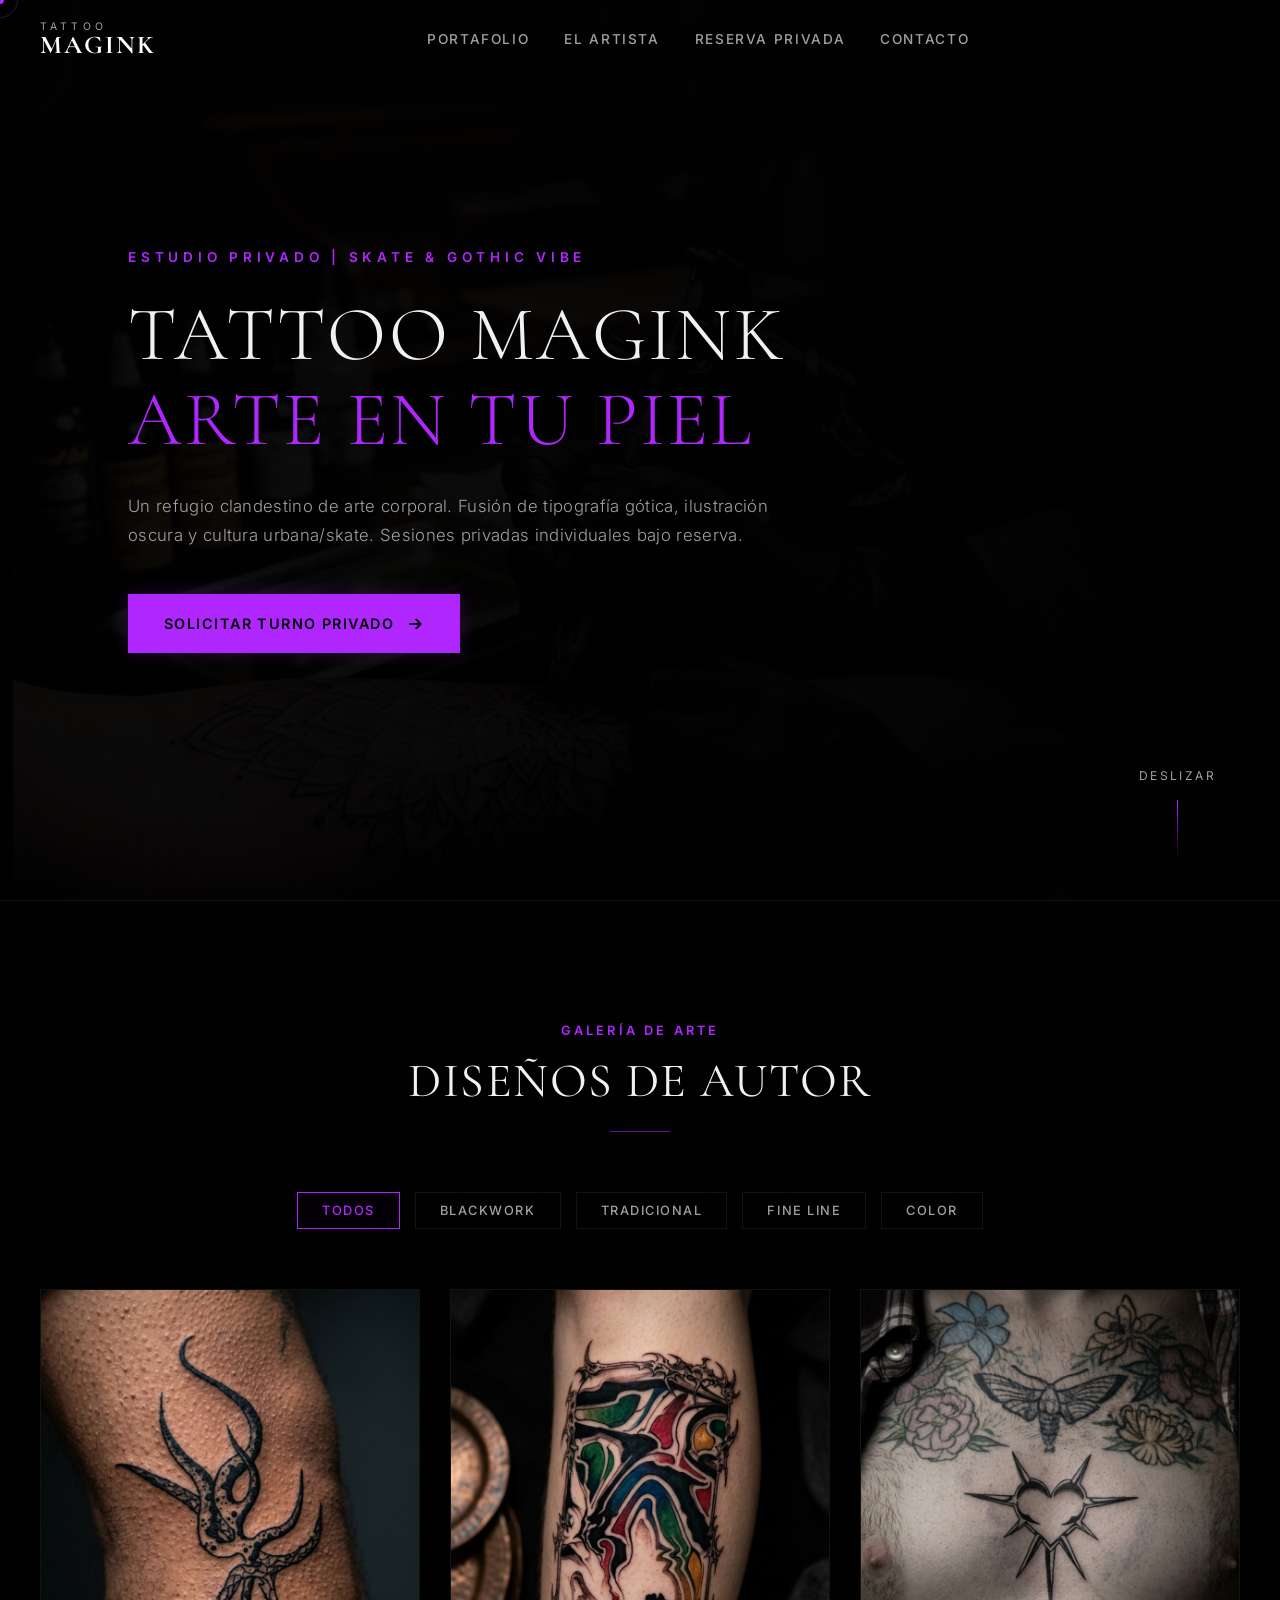
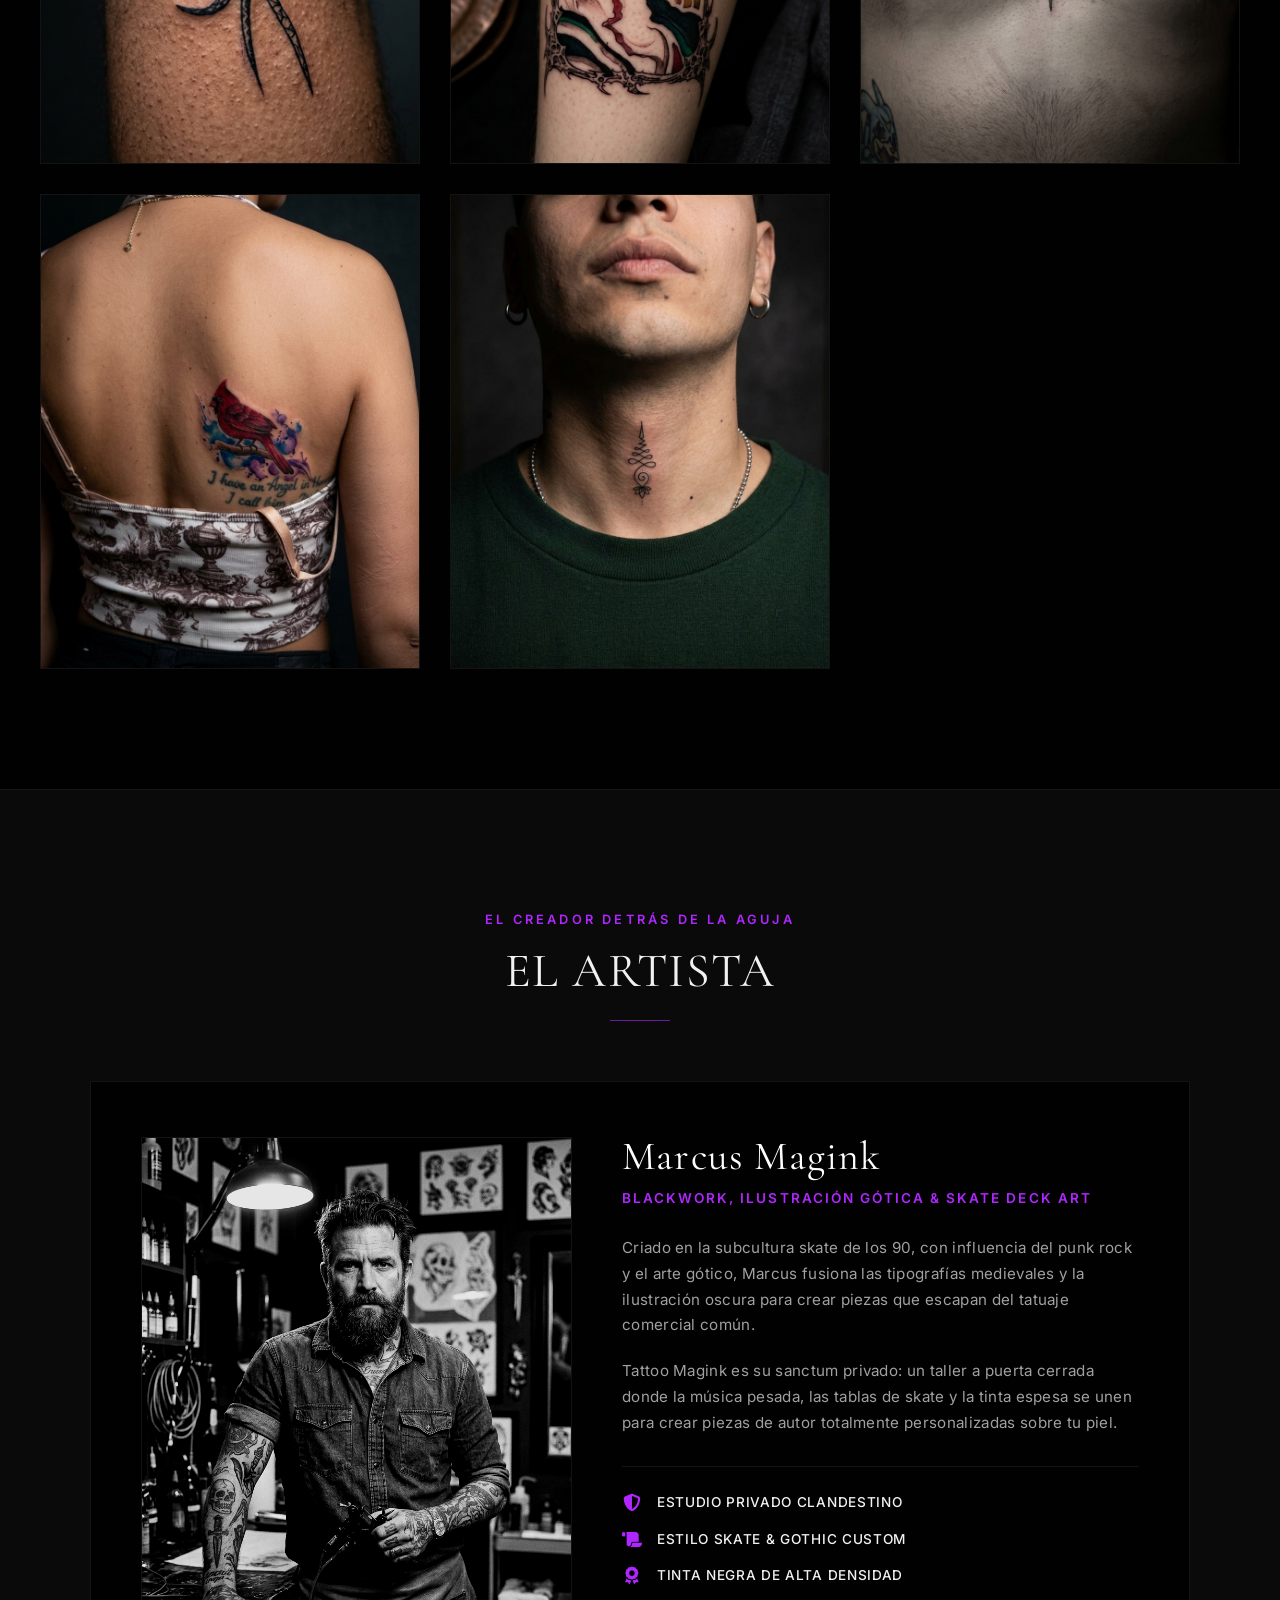
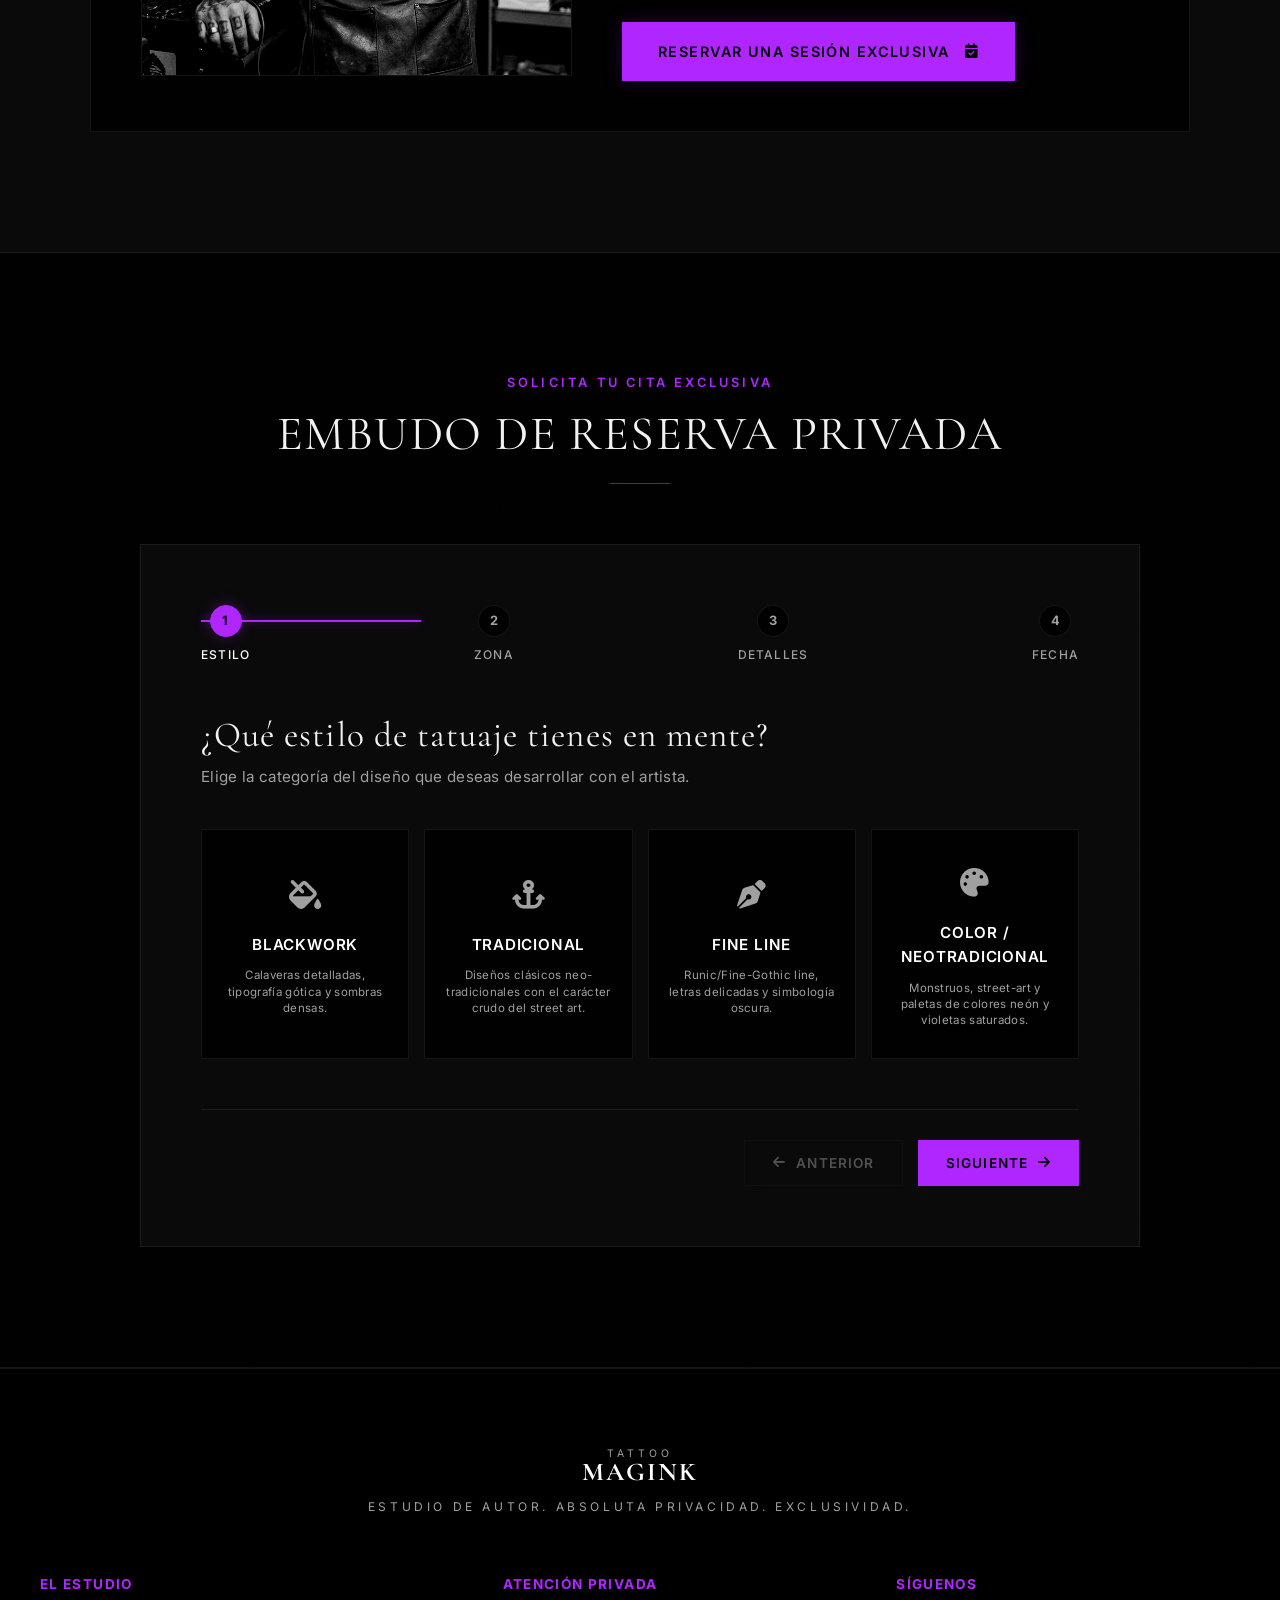
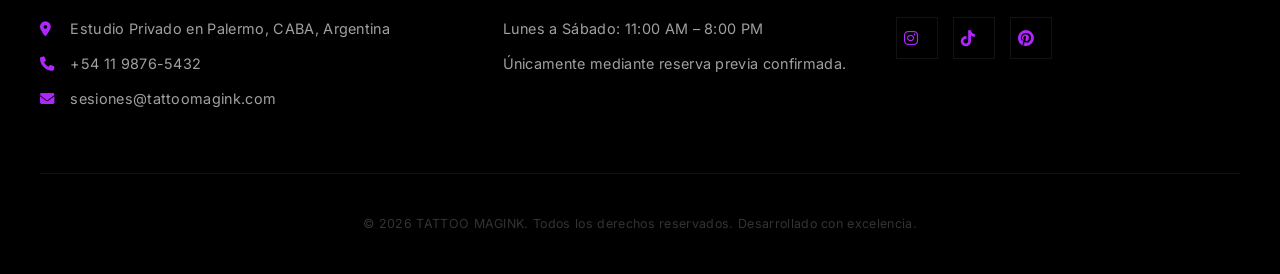
==== index.html @ 6e27ac03 "Initial commit of Tattoo Magink Studio website" ====
<!DOCTYPE html>
<html lang="es">
<head>
  <meta charset="UTF-8">
  <meta name="viewport" content="width=device-width, initial-scale=1.0">
  <title>TATTOO MAGINK | Estudio Privado de Tatuajes de Autor</title>
  <meta name="description" content="Tattoo Magink es un estudio privado y exclusivo de tatuajes de autor en Buenos Aires. Atención personalizada y con cita previa por el artista de renombre internacional.">
  
  <!-- Google Fonts para tipografías premium -->
  <link rel="preconnect" href="https://fonts.googleapis.com">
  <link rel="preconnect" href="https://fonts.gstatic.com" crossorigin>
  <link href="https://fonts.googleapis.com/css2?family=Cormorant+Garamond:ital,wght@0,300;0,400;0,600;0,700;1,400&family=Inter:wght@300;400;500;600;700&display=swap" rel="stylesheet">
  
  <!-- FontAwesome para iconos -->
  <link rel="stylesheet" href="https://cdnjs.cloudflare.com/ajax/libs/font-awesome/6.4.0/css/all.min.css">
  
  <link rel="stylesheet" href="styles.css">
</head>
<body>

  <!-- Pantalla de Introducción (Graffiti Intro) -->
  <div class="intro-screen" id="js-intro-screen">
    <div class="intro-logo-wrapper">
      <img src="images/logo_graffiti.png" alt="Tattoo Magink Logo Graffiti" class="intro-logo" id="js-intro-logo">
      <div class="spray-nozzle" id="js-spray-nozzle"></div>
    </div>
  </div>

  <!-- Líneas de Cuadrícula Atmosférica Decorativa -->
  <div class="grid-overlay" aria-hidden="true">
    <div class="grid-line"></div>
    <div class="grid-line"></div>
    <div class="grid-line"></div>
    <div class="grid-line"></div>
  </div>

  <!-- Cursor Personalizado -->
  <div class="custom-cursor" id="js-cursor"></div>
  <div class="custom-cursor-follower" id="js-cursor-follower"></div>

  <!-- Encabezado de Navegación -->
  <header class="main-header" id="js-header">
    <div class="header-container">
      <a href="#" class="logo" id="logo-link">
        <span class="logo-sub">TATTOO</span>
        <span class="logo-main">MAGINK</span>
      </a>
      
      <nav class="nav-menu" id="js-nav-menu">
        <a href="#portfolio" class="nav-link">Portafolio</a>
        <a href="#artista" class="nav-link">El Artista</a>
        <a href="#reserva" class="nav-link">Reserva Privada</a>
        <a href="#contacto" class="nav-link">Contacto</a>
      </nav>

      <div class="header-actions">
        <button class="mobile-menu-toggle" id="js-menu-toggle" aria-label="Abrir menú">
          <span></span>
          <span></span>
        </button>
      </div>
    </div>
  </header>

  <!-- Sección Hero -->
  <section class="hero-section" id="hero">
    <div class="hero-bg-image-container">
      <img class="hero-bg-image" src="images/hero_bg.png" alt="Proceso de tatuaje artístico en estudio privado de fondo">
      <div class="hero-overlay"></div>
    </div>
    
    <div class="hero-content">
      <div class="hero-subtitle">ESTUDIO PRIVADO | SKATE & GOTHIC VIBE</div>
      <h1 class="hero-title">Tattoo Magink<br><span class="accent-text">Arte en tu Piel</span></h1>
      <p class="hero-description">
        Un refugio clandestino de arte corporal. Fusión de tipografía gótica, ilustración oscura y cultura urbana/skate. Sesiones privadas individuales bajo reserva.
      </p>
      <div class="hero-actions-container">
        <a href="#reserva" class="btn-primary" id="hero-cta">
          <span>Solicitar Turno Privado</span>
          <i class="fa-solid fa-arrow-right"></i>
        </a>
      </div>
    </div>

    <div class="scroll-indicator">
      <span>Deslizar</span>
      <div class="scroll-line"></div>
    </div>
  </section>

  <!-- Sección Portafolio Interactivo -->
  <section class="portfolio-section" id="portfolio">
    <div class="section-container">
      <div class="section-header">
        <span class="section-subtitle">GALERÍA DE ARTE</span>
        <h2 class="section-title">Diseños de Autor</h2>
        <div class="section-decor"></div>
      </div>

      <!-- Barra de Filtros -->
      <div class="filter-bar-container">
        <div class="filter-bar" id="js-filter-bar" role="tablist">
          <button class="filter-btn active" data-filter="all" role="tab" aria-selected="true">Todos</button>
          <button class="filter-btn" data-filter="blackwork" role="tab" aria-selected="false">Blackwork</button>
          <button class="filter-btn" data-filter="tradicional" role="tab" aria-selected="false">Tradicional</button>
          <button class="filter-btn" data-filter="fineline" role="tab" aria-selected="false">Fine Line</button>
          <button class="filter-btn" data-filter="color" role="tab" aria-selected="false">Color</button>
        </div>
      </div>

      <!-- Cuadrícula Masonry de Portafolio -->
      <div class="portfolio-grid" id="js-portfolio-grid">
        
        <!-- Tarjeta 1: Blackwork -->
        <div class="portfolio-card" data-category="blackwork" data-id="1">
          <div class="card-image-wrapper">
            <img src="images/tattoo_blackwork.png" alt="Diseño de tatuaje geométrico mandala en blackwork" loading="lazy">
            <div class="card-overlay">
              <div class="card-meta">
                <span class="card-artist">Tattoo Magink</span>
                <h3 class="card-title">Calavera Skate Deck</h3>
                <span class="card-style-tag">Blackwork</span>
              </div>
              <div class="card-action-icon">
                <i class="fa-solid fa-plus"></i>
              </div>
            </div>
          </div>
        </div>

        <!-- Tarjeta 3: Tradicional -->
        <div class="portfolio-card" data-category="tradicional" data-id="3">
          <div class="card-image-wrapper">
            <img src="images/tattoo_traditional.png" alt="Tatuaje tradicional americano de daga y rosa" loading="lazy">
            <div class="card-overlay">
              <div class="card-meta">
                <span class="card-artist">Tattoo Magink</span>
                <h3 class="card-title">Daga & Rose Skate</h3>
                <span class="card-style-tag">Tradicional</span>
              </div>
              <div class="card-action-icon">
                <i class="fa-solid fa-plus"></i>
              </div>
            </div>
          </div>
        </div>

        <!-- Tarjeta 4: Fine Line -->
        <div class="portfolio-card" data-category="fineline" data-id="4">
          <div class="card-image-wrapper">
            <img src="images/tattoo_fineline.png" alt="Tatuaje delicado de flores silvestres y constelaciones" loading="lazy">
            <div class="card-overlay">
              <div class="card-meta">
                <span class="card-artist">Tattoo Magink</span>
                <h3 class="card-title">Tipografía Fine Gothic</h3>
                <span class="card-style-tag">Fine Line</span>
              </div>
              <div class="card-action-icon">
                <i class="fa-solid fa-plus"></i>
              </div>
            </div>
          </div>
        </div>

        <!-- Tarjeta 5: Color -->
        <div class="portfolio-card" data-category="color" data-id="5">
          <div class="card-image-wrapper">
            <img src="images/tattoo_color.png" alt="Tatuaje de dragón oriental con colores vivos e intensos" loading="lazy">
            <div class="card-overlay">
              <div class="card-meta">
                <span class="card-artist">Tattoo Magink</span>
                <h3 class="card-title">Cripta a Color</h3>
                <span class="card-style-tag">Color / NeoTrad</span>
              </div>
              <div class="card-action-icon">
                <i class="fa-solid fa-plus"></i>
              </div>
            </div>
          </div>
        </div>

        <!-- Tarjeta 6: Fine Line/Micro -->
        <div class="portfolio-card" data-category="fineline" data-id="6">
          <div class="card-image-wrapper">
            <img src="images/tattoo_micro.png" alt="Tatuaje minimalista geométrico en el antebrazo" loading="lazy">
            <div class="card-overlay">
              <div class="card-meta">
                <span class="card-artist">Tattoo Magink</span>
                <h3 class="card-title">Skate Skull Minimal</h3>
                <span class="card-style-tag">Fine Line / Micro</span>
              </div>
              <div class="card-action-icon">
                <i class="fa-solid fa-plus"></i>
              </div>
            </div>
          </div>
        </div>

      </div>
    </div>
  </section>

  <!-- Sección El Artista (Estudio de un solo artista) -->
  <section class="artists-section" id="artista">
    <div class="section-container">
      <div class="section-header">
        <span class="section-subtitle">EL CREADOR DETRÁS DE LA AGUJA</span>
        <h2 class="section-title">El Artista</h2>
        <div class="section-decor"></div>
      </div>

      <div class="single-artist-container">
        <div class="single-artist-card">
          <div class="artist-portrait-wrapper">
            <img src="images/artist_marcus.png" alt="Retrato artístico en blanco y negro de Marcus, el tatuador y creador de Tattoo Magink" loading="lazy">
            <div class="artist-overlay"></div>
          </div>
          
          <div class="single-artist-info">
            <h3 class="artist-main-name">Marcus Magink</h3>
            <span class="artist-main-specialty">Blackwork, Ilustración Gótica & Skate Deck Art</span>
            <p class="artist-main-bio">
              Criado en la subcultura skate de los 90, con influencia del punk rock y el arte gótico, Marcus fusiona las tipografías medievales y la ilustración oscura para crear piezas que escapan del tatuaje comercial común. 
            </p>
            <p class="artist-main-bio">
              Tattoo Magink es su sanctum privado: un taller a puerta cerrada donde la música pesada, las tablas de skate y la tinta espesa se unen para crear piezas de autor totalmente personalizadas sobre tu piel.
            </p>
            <div class="artist-values">
              <div class="value-item">
                <i class="fa-solid fa-shield-halved"></i>
                <span>Estudio Privado Clandestino</span>
              </div>
              <div class="value-item">
                <i class="fa-solid fa-scroll"></i>
                <span>Estilo Skate & Gothic Custom</span>
              </div>
              <div class="value-item">
                <i class="fa-solid fa-award"></i>
                <span>Tinta Negra de Alta Densidad</span>
              </div>
            </div>
            <a href="#reserva" class="btn-primary">
              <span>Reservar una Sesión Exclusiva</span>
              <i class="fa-solid fa-calendar-check"></i>
            </a>
          </div>
        </div>
      </div>
    </div>
  </section>

  <!-- Sección Embudo de Reserva -->
  <section class="booking-section" id="reserva">
    <div class="section-container">
      <div class="section-header">
        <span class="section-subtitle">SOLICITA TU CITA EXCLUSIVA</span>
        <h2 class="section-title">Embudo de Reserva Privada</h2>
        <div class="section-decor"></div>
      </div>

      <div class="booking-wrapper">
        <div class="booking-progress-container">
          <div class="booking-progress-bar" id="js-progress-bar" style="width: 25%;"></div>
          <div class="booking-progress-steps">
            <div class="progress-step active" data-step="1"><span class="step-num">1</span><span class="step-text">Estilo</span></div>
            <div class="progress-step" data-step="2"><span class="step-num">2</span><span class="step-text">Zona</span></div>
            <div class="progress-step" data-step="3"><span class="step-num">3</span><span class="step-text">Detalles</span></div>
            <div class="progress-step" data-step="4"><span class="step-num">4</span><span class="step-text">Fecha</span></div>
          </div>
        </div>

        <form id="js-booking-form" class="booking-form" novalidate>
          
          <!-- PASO 1: Selección de Estilo -->
          <div class="booking-step-pane active" data-step="1" id="step-style-pane">
            <h3 class="step-title">¿Qué estilo de tatuaje tienes en mente?</h3>
            <p class="step-desc">Elige la categoría del diseño que deseas desarrollar con el artista.</p>
            
            <div class="style-select-grid">
              <label class="style-option-card">
                <input type="radio" name="booking_style" value="Blackwork" required>
                <div class="style-option-content">
                  <div class="style-icon"><i class="fa-solid fa-fill-drip"></i></div>
                  <span class="style-name">Blackwork</span>
                  <span class="style-card-desc">Calaveras detalladas, tipografía gótica y sombras densas.</span>
                </div>
              </label>
              
              <label class="style-option-card">
                <input type="radio" name="booking_style" value="Tradicional">
                <div class="style-option-content">
                  <div class="style-icon"><i class="fa-solid fa-anchor"></i></div>
                  <span class="style-name">Tradicional</span>
                  <span class="style-card-desc">Diseños clásicos neo-tradicionales con el carácter crudo del street art.</span>
                </div>
              </label>

              <label class="style-option-card">
                <input type="radio" name="booking_style" value="Fine Line">
                <div class="style-option-content">
                  <div class="style-icon"><i class="fa-solid fa-pen-nib"></i></div>
                  <span class="style-name">Fine Line</span>
                  <span class="style-card-desc">Runic/Fine-Gothic line, letras delicadas y simbología oscura.</span>
                </div>
              </label>

              <label class="style-option-card">
                <input type="radio" name="booking_style" value="Color">
                <div class="style-option-content">
                  <div class="style-icon"><i class="fa-solid fa-palette"></i></div>
                  <span class="style-name">Color / Neotradicional</span>
                  <span class="style-card-desc">Monstruos, street-art y paletas de colores neón y violetas saturados.</span>
                </div>
              </label>
            </div>
            
            <div class="step-error-message" id="error-step-1">Por favor, selecciona un estilo para continuar.</div>
          </div>

          <!-- PASO 2: Zona del Cuerpo y Tamaño -->
          <div class="booking-step-pane" data-step="2" id="step-placement-pane">
            <h3 class="step-title">Zona de colocación y dimensiones</h3>
            <p class="step-desc">Indica en qué lugar del cuerpo irá el diseño y su tamaño aproximado.</p>
            
            <div class="placement-grid">
              <div class="body-zones-container">
                <h4 class="form-sublabel">Selecciona la Zona:</h4>
                <div class="body-zones-list">
                  <label class="zone-pill">
                    <input type="radio" name="body_placement" value="Brazo" checked>
                    <span>Brazo / Antebrazo</span>
                  </label>
                  <label class="zone-pill">
                    <input type="radio" name="body_placement" value="Pierna">
                    <span>Pierna / Muslo</span>
                  </label>
                  <label class="zone-pill">
                    <input type="radio" name="body_placement" value="Espalda">
                    <span>Espalda</span>
                  </label>
                  <label class="zone-pill">
                    <input type="radio" name="body_placement" value="Pecho">
                    <span>Pecho / Costillas</span>
                  </label>
                  <label class="zone-pill">
                    <input type="radio" name="body_placement" value="Hombro">
                    <span>Hombro / Clavícula</span>
                  </label>
                  <label class="zone-pill">
                    <input type="radio" name="body_placement" value="Cuello/Mano">
                    <span>Cuello / Mano / Cabeza</span>
                  </label>
                  <label class="zone-pill">
                    <input type="radio" name="body_placement" value="Otro">
                    <span>Otro</span>
                  </label>
                </div>
              </div>
              
              <div class="dimensions-container">
                <h4 class="form-sublabel">Tamaño Estimado (en cm):</h4>
                <div class="range-slider-wrapper">
                  <input type="range" id="js-dimension-slider" name="tattoo_dimension" min="3" max="40" value="15">
                  <div class="range-values">
                    <span>Min: 3cm</span>
                    <span class="range-current-value" id="js-slider-value">15 cm</span>
                    <span>Max: 40cm+</span>
                  </div>
                </div>
                
                <div class="range-illustration" id="js-size-box">
                  <div class="size-box-inner">Tatuaje</div>
                </div>
              </div>
            </div>
          </div>

          <!-- PASO 3: Descripción e Imágenes de Referencia -->
          <div class="booking-step-pane" data-step="3" id="step-details-pane">
            <h3 class="step-title">Descripción y Referencias</h3>
            <p class="step-desc">Cuéntanos sobre tu idea y sube imágenes de referencia (bocetos, ideas de tatuajes, etc.).</p>
            
            <div class="details-form-grid">
              <div class="textarea-wrapper">
                <label for="booking_description" class="floating-label-container">
                  <textarea id="booking_description" name="booking_description" placeholder="Describe brevemente tu idea (historia, elementos clave, detalles de personalización)..." required></textarea>
                </label>
              </div>
              
              <div class="uploader-wrapper">
                <div class="drag-drop-area" id="js-drag-drop">
                  <i class="fa-solid fa-cloud-arrow-up"></i>
                  <span>Arrastra imágenes aquí o haz clic para subir</span>
                  <span class="upload-limit">Formatos JPG, PNG hasta 10MB</span>
                  <input type="file" id="js-file-input" name="reference_images" multiple accept="image/*" class="file-input-hidden">
                </div>
                <div class="file-list-preview" id="js-file-preview">
                  <!-- Archivos seleccionados se renderizan aquí dinámicamente -->
                </div>
              </div>
            </div>
            
            <div class="step-error-message" id="error-step-3">Por favor, escribe una descripción de tu idea.</div>
          </div>

          <!-- PASO 4: Contacto y Calendario -->
          <div class="booking-step-pane" data-step="4" id="step-calendar-pane">
            <h3 class="step-title">Fecha, Hora y Contacto</h3>
            <p class="step-desc">Selecciona tu disponibilidad estimada en el calendario e ingresa tus datos.</p>
            
            <div class="calendar-contact-grid">
              <!-- Calendario Custom Interactivo -->
              <div class="calendar-container">
                <div class="calendar-header">
                  <button type="button" class="calendar-prev-btn" id="js-cal-prev" aria-label="Mes anterior"><i class="fa-solid fa-chevron-left"></i></button>
                  <span class="calendar-month-year" id="js-cal-month">Junio 2026</span>
                  <button type="button" class="calendar-next-btn" id="js-cal-next" aria-label="Mes siguiente"><i class="fa-solid fa-chevron-right"></i></button>
                </div>
                <div class="calendar-weekdays">
                  <span>Dom</span><span>Lun</span><span>Mar</span><span>Mié</span><span>Jue</span><span>Vie</span><span>Sáb</span>
                </div>
                <div class="calendar-days-grid" id="js-cal-days">
                  <!-- Días renderizados mediante JS -->
                </div>
                <div class="time-slots-container">
                  <h4 class="form-sublabel">Horarios Disponibles para Consulta:</h4>
                  <div class="time-slots" id="js-time-slots">
                    <label class="slot-radio">
                      <input type="radio" name="booking_time" value="10:00" required>
                      <span>10:00 AM</span>
                    </label>
                    <label class="slot-radio">
                      <input type="radio" name="booking_time" value="13:30">
                      <span>01:30 PM</span>
                    </label>
                    <label class="slot-radio">
                      <input type="radio" name="booking_time" value="16:00">
                      <span>04:00 PM</span>
                    </label>
                    <label class="slot-radio">
                      <input type="radio" name="booking_time" value="18:30">
                      <span>06:30 PM</span>
                    </label>
                  </div>
                </div>
              </div>

              <!-- Campos de Contacto -->
              <div class="contact-fields-container">
                <h4 class="form-sublabel">Tus Datos de Contacto:</h4>
                <div class="contact-input-group">
                  <div class="form-field">
                    <input type="text" id="contact_name" name="contact_name" placeholder=" " required autocomplete="name">
                    <label for="contact_name">Nombre Completo</label>
                  </div>
                  <div class="form-field">
                    <input type="email" id="contact_email" name="contact_email" placeholder=" " required autocomplete="email">
                    <label for="contact_email">Correo Electrónico</label>
                  </div>
                  <div class="form-field">
                    <input type="tel" id="contact_phone" name="contact_phone" placeholder=" " required autocomplete="tel">
                    <label for="contact_phone">Teléfono / WhatsApp</label>
                  </div>
                </div>

                <div class="booking-summary-preview">
                  <h5>Resumen de tu Consulta:</h5>
                  <div class="summary-details">
                    <div><strong>Estilo:</strong> <span id="summary-style">-</span></div>
                    <div><strong>Zona/Medida:</strong> <span id="summary-size">-</span></div>
                    <div><strong>Artista:</strong> <span>Marcus Magink</span></div>
                    <div><strong>Fecha:</strong> <span id="summary-date">-</span></div>
                  </div>
                </div>
              </div>
            </div>
            
            <div class="step-error-message" id="error-step-4">Por favor, completa tus datos y selecciona la fecha y hora.</div>
          </div>

          <!-- Navegación del Wizard -->
          <div class="booking-wizard-actions">
            <button type="button" class="btn-wizard btn-prev" id="js-wizard-prev" disabled>
              <i class="fa-solid fa-arrow-left"></i>
              <span>Anterior</span>
            </button>
            <button type="button" class="btn-wizard btn-next" id="js-wizard-next">
              <span>Siguiente</span>
              <i class="fa-solid fa-arrow-right"></i>
            </button>
            <button type="submit" class="btn-wizard btn-submit" id="js-wizard-submit" style="display: none;">
              <span>Confirmar Cita Privada</span>
              <i class="fa-solid fa-circle-check"></i>
            </button>
          </div>

        </form>

        <!-- Pantalla de Éxito de Reserva -->
        <div class="booking-success-screen" id="js-booking-success">
          <div class="success-icon"><i class="fa-solid fa-circle-check"></i></div>
          <h3 class="success-title">¡Turno Solicitado Correctamente!</h3>
          <p class="success-desc">
            Hemos registrado tu solicitud de sesión en nuestro estudio privado. Marcus revisará tu idea de diseño personalmente y nos pondremos en contacto contigo para los detalles de la sesión.
          </p>
          <div class="success-summary-box">
            <p><strong>Código de Turno:</strong> <span id="success-code">MGI-5829</span></p>
            <p><strong>Tatuador:</strong> <span>Marcus Magink</span></p>
            <p><strong>Fecha y Hora de Consulta:</strong> <span id="success-datetime">-</span></p>
          </div>
          <button class="btn-primary" id="js-reset-booking-btn">Solicitar otro Turno</button>
        </div>

      </div>
    </div>
  </section>

  <!-- Footer -->
  <footer class="main-footer" id="contacto">
    <div class="footer-container">
      
      <div class="footer-top">
        <a href="#" class="logo footer-logo">
          <span class="logo-sub">TATTOO</span>
          <span class="logo-main">MAGINK</span>
        </a>
        <p class="footer-tagline">Estudio de Autor. Absoluta Privacidad. Exclusividad.</p>
      </div>
      
      <div class="footer-middle">
        <div class="footer-col col-info">
          <h4>El Estudio</h4>
          <p class="footer-address"><i class="fa-solid fa-location-dot"></i> Estudio Privado en Palermo, CABA, Argentina</p>
          <p class="footer-phone"><i class="fa-solid fa-phone"></i> +54 11 9876-5432</p>
          <p class="footer-email"><i class="fa-solid fa-envelope"></i> sesiones@tattoomagink.com</p>
        </div>
        
        <div class="footer-col col-hours">
          <h4>Atención Privada</h4>
          <p>Lunes a Sábado: 11:00 AM – 8:00 PM</p>
          <p>Únicamente mediante reserva previa confirmada.</p>
        </div>

        <div class="footer-col col-social">
          <h4>Síguenos</h4>
          <div class="footer-social-links">
            <a href="https://instagram.com" target="_blank" rel="noopener" aria-label="Instagram"><i class="fa-brands fa-instagram"></i></a>
            <a href="https://tiktok.com" target="_blank" rel="noopener" aria-label="TikTok"><i class="fa-brands fa-tiktok"></i></a>
            <a href="https://pinterest.com" target="_blank" rel="noopener" aria-label="Pinterest"><i class="fa-brands fa-pinterest"></i></a>
          </div>
        </div>
      </div>

      <div class="footer-bottom">
        <p>&copy; 2026 TATTOO MAGINK. Todos los derechos reservados. Desarrollado con excelencia.</p>
      </div>

    </div>
  </footer>

  <!-- Lightbox de Galería (Modal) -->
  <div class="lightbox-modal" id="js-lightbox" aria-hidden="true" role="dialog">
    <button class="lightbox-close" id="js-lightbox-close" aria-label="Cerrar modal">&times;</button>
    
    <div class="lightbox-content-wrapper">
      <div class="lightbox-image-container">
        <img src="" alt="Detalle del tatuaje" id="js-lightbox-img">
      </div>
      
      <div class="lightbox-info-container">
        <span class="lightbox-artist" id="js-lightbox-artist">Tattoo Magink</span>
        <h4 class="lightbox-title" id="js-lightbox-title">Sagrada Geometría</h4>
        <div class="lightbox-tags">
          <span class="lightbox-tag" id="js-lightbox-tag">Blackwork</span>
        </div>
        <p class="lightbox-desc">
          Esta pieza artística representa la fusión de geometría sagrada y contrastes negros puros. Cada línea está ejecutada con máxima precisión quirúrgica para garantizar un acabado impecable sobre la piel.
        </p>
        
        <button class="btn-primary lightbox-cta" id="js-lightbox-booking-btn">
          <span>Me interesa este estilo</span>
          <i class="fa-solid fa-calendar-check"></i>
        </button>
      </div>
    </div>
  </div>

  <!-- JavaScript del Sitio -->
  <script src="app.js"></script>
</body>
</html>
---- styles.css ----
/* ==========================================================================
   THE INK LAB - SYSTEM DE DISEÑO & ESTILOS PREMIUM
   ========================================================================== */

/* variables de diseño global */
:root {
  --bg-color: #010101;
  --bg-surface: #0a0a0a;
  --bg-surface-elevated: #121212;
  --text-color: #f1f1f1;
  --text-muted: #a0a0a0;
  --accent-color: #B026FF;
  --accent-rgb: 176, 38, 255;
  --border-color: rgba(241, 241, 241, 0.08);
  --border-color-hover: rgba(176, 38, 255, 0.3);
  --font-serif: 'Cormorant Garamond', serif;
  --font-sans: 'Inter', sans-serif;
  --header-height: 80px;
  --transition-smooth: all 0.35s cubic-bezier(0.25, 0.8, 0.25, 1);
  --transition-fast: all 0.2s ease;
}

/* reset básico */
*, *::before, *::after {
  box-sizing: border-box;
  margin: 0;
  padding: 0;
}

html {
  scroll-behavior: smooth;
  font-size: 16px;
  background-color: var(--bg-color);
  color: var(--text-color);
  overflow-x: hidden;
}

body {
  font-family: var(--font-sans);
  line-height: 1.6;
  letter-spacing: 0.02em;
  background-color: var(--bg-color);
  background-image: linear-gradient(rgba(1, 1, 1, 0.96), rgba(1, 1, 1, 0.96)), url('images/tribal_bg.png');
  background-repeat: repeat;
  background-size: 250px;
  color: var(--text-color);
  overflow-x: hidden;
  -webkit-font-smoothing: antialiased;
}

/* tipografía general */
h1, h2, h3, h4, h5, h6 {
  font-family: var(--font-serif);
  font-weight: 500;
  letter-spacing: 0.03em;
  line-height: 1.2;
}

a {
  color: inherit;
  text-decoration: none;
  transition: var(--transition-fast);
}

img, video {
  max-width: 100%;
  height: auto;
  display: block;
}

button, input, textarea, select {
  font-family: inherit;
  background: none;
  border: none;
  color: inherit;
}

button {
  cursor: pointer;
}

/* ==========================================================================
   ELEMENTOS ATMOSFÉRICOS Y CURSOR
   ========================================================================== */

/* Líneas de cuadrícula de fondo */
.grid-overlay {
  position: fixed;
  top: 0;
  left: 0;
  width: 100%;
  height: 100%;
  display: grid;
  grid-template-columns: repeat(4, 1fr);
  pointer-events: none;
  z-index: 1;
}

.grid-line {
  border-right: 1px solid rgba(255, 255, 255, 0.02);
  height: 100%;
}

.grid-line:last-child {
  border-right: none;
}

/* Cursor personalizado */
.custom-cursor {
  width: 8px;
  height: 8px;
  background-color: var(--accent-color);
  border-radius: 50%;
  position: fixed;
  transform: translate(-50%, -50%);
  pointer-events: none;
  z-index: 9999;
  transition: width 0.15s, height 0.15s, background-color 0.15s;
}

.custom-cursor-follower {
  width: 36px;
  height: 36px;
  border: 1px solid rgba(176, 38, 255, 0.3);
  border-radius: 50%;
  position: fixed;
  transform: translate(-50%, -50%);
  pointer-events: none;
  z-index: 9998;
  transition: transform 0.08s ease-out, width 0.2s, height 0.2s, border-color 0.2s;
}

/* Efectos del cursor al hacer hover */
body.hover-interactive .custom-cursor {
  width: 16px;
  height: 16px;
  background-color: rgba(var(--accent-rgb), 0.2);
}

body.hover-interactive .custom-cursor-follower {
  width: 50px;
  height: 50px;
  border-color: var(--accent-color);
  background-color: rgba(var(--accent-rgb), 0.05);
}

/* Ocultar cursor nativo en dispositivos con puntero fino */
@media (pointer: fine) {
  body {
    cursor: none;
  }
}

@media (pointer: coarse) {
  .custom-cursor, .custom-cursor-follower {
    display: none;
  }
  body {
    cursor: auto;
  }
}

/* ==========================================================================
   COMPONENTES COMUNES / BOTONES
   ========================================================================== */

.btn-primary {
  display: inline-flex;
  align-items: center;
  gap: 15px;
  background-color: var(--accent-color);
  color: #000;
  padding: 18px 36px;
  font-family: var(--font-sans);
  font-weight: 600;
  font-size: 0.9rem;
  letter-spacing: 0.1em;
  text-transform: uppercase;
  border-radius: 0;
  position: relative;
  overflow: hidden;
  transition: var(--transition-smooth);
  box-shadow: 0 0 20px rgba(176, 38, 255, 0.2);
  z-index: 2;
}

.btn-primary span {
  position: relative;
  z-index: 2;
}

.btn-primary i {
  position: relative;
  z-index: 2;
  transition: transform 0.3s ease;
}

.btn-primary::before {
  content: '';
  position: absolute;
  top: 0;
  left: -100%;
  width: 100%;
  height: 100%;
  background-color: #fff;
  transition: var(--transition-smooth);
  z-index: 1;
}

.btn-primary:hover {
  color: #000;
  box-shadow: 0 0 35px rgba(176, 38, 255, 0.4);
  transform: translateY(-2px);
}

.btn-primary:hover::before {
  left: 0;
}

.btn-primary:hover i {
  transform: translateX(5px);
}

.btn-secondary {
  display: inline-flex;
  align-items: center;
  gap: 12px;
  border: 1px solid var(--border-color);
  padding: 12px 24px;
  font-size: 0.85rem;
  text-transform: uppercase;
  letter-spacing: 0.08em;
  font-weight: 500;
  transition: var(--transition-smooth);
  background-color: rgba(255, 255, 255, 0.02);
}

.btn-secondary:hover {
  border-color: var(--accent-color);
  color: var(--accent-color);
  background-color: rgba(var(--accent-rgb), 0.03);
}

.accent-text {
  color: var(--accent-color);
}

.section-container {
  max-width: 1400px;
  margin: 0 auto;
  padding: 120px 40px;
  position: relative;
  z-index: 2;
}

.section-header {
  margin-bottom: 60px;
  text-align: center;
}

.section-subtitle {
  font-size: 0.8rem;
  letter-spacing: 0.25em;
  color: var(--accent-color);
  text-transform: uppercase;
  margin-bottom: 12px;
  display: block;
  font-weight: 600;
}

.section-title {
  font-size: 3rem;
  font-weight: 400;
  text-transform: uppercase;
}

.section-decor {
  width: 60px;
  height: 1px;
  background-color: var(--accent-color);
  margin: 20px auto 0;
  opacity: 0.6;
}

/* ==========================================================================
   ENCABEZADO DE NAVEGACIÓN (MAIN HEADER)
   ========================================================================== */

.main-header {
  position: fixed;
  top: 0;
  left: 0;
  width: 100%;
  height: var(--header-height);
  z-index: 1000;
  transition: var(--transition-smooth);
  border-bottom: 1px solid transparent;
}

/* Encabezado con scroll */
.main-header.scrolled {
  background-color: rgba(1, 1, 1, 0.85);
  backdrop-filter: blur(15px);
  -webkit-backdrop-filter: blur(15px);
  border-bottom: 1px solid var(--border-color);
  height: 70px;
}

.header-container {
  max-width: 1400px;
  height: 100%;
  margin: 0 auto;
  padding: 0 40px;
  display: flex;
  align-items: center;
  justify-content: space-between;
}

.logo {
  display: flex;
  flex-direction: column;
  line-height: 1;
}

.logo-sub {
  font-size: 0.65rem;
  letter-spacing: 0.4em;
  font-family: var(--font-sans);
  color: var(--text-muted);
}

.logo-main {
  font-size: 1.6rem;
  font-family: var(--font-serif);
  font-weight: 700;
  letter-spacing: 0.08em;
  color: #fff;
  transition: var(--transition-smooth);
}

.logo:hover .logo-main {
  color: var(--accent-color);
  text-shadow: 0 0 10px rgba(176, 38, 255, 0.2);
}

.nav-menu {
  display: flex;
  gap: 35px;
}

.nav-link {
  font-size: 0.85rem;
  text-transform: uppercase;
  letter-spacing: 0.12em;
  color: var(--text-muted);
  font-weight: 500;
  position: relative;
  padding: 10px 0;
}

.nav-link::after {
  content: '';
  position: absolute;
  bottom: 0;
  left: 0;
  width: 0;
  height: 1px;
  background-color: var(--accent-color);
  transition: var(--transition-smooth);
}

.nav-link:hover {
  color: #fff;
}

.nav-link:hover::after {
  width: 100%;
}

.header-actions {
  display: flex;
  align-items: center;
  gap: 25px;
}

.cart-trigger {
  font-size: 1.25rem;
  position: relative;
  padding: 5px;
  color: var(--text-color);
  transition: var(--transition-fast);
}

.cart-trigger:hover {
  color: var(--accent-color);
}

.cart-count {
  position: absolute;
  top: -4px;
  right: -6px;
  background-color: var(--accent-color);
  color: #000;
  font-size: 0.65rem;
  font-weight: 700;
  width: 17px;
  height: 17px;
  border-radius: 50%;
  display: flex;
  align-items: center;
  justify-content: center;
}

.mobile-menu-toggle {
  display: none;
  flex-direction: column;
  gap: 6px;
  width: 25px;
}

.mobile-menu-toggle span {
  display: block;
  width: 100%;
  height: 1px;
  background-color: var(--text-color);
  transition: var(--transition-fast);
}

/* ==========================================================================
   SECCIÓN HERO (THE FIRST IMPRESSION)
   ========================================================================== */

.hero-section {
  position: relative;
  height: 100vh;
  width: 100%;
  display: flex;
  align-items: center;
  padding-left: 10%;
  overflow: hidden;
  z-index: 2;
}

.hero-bg-image-container {
  position: absolute;
  top: 0;
  left: 0;
  width: 100%;
  height: 100%;
  z-index: 1;
}

.hero-bg-image {
  width: 100%;
  height: 100%;
  object-fit: cover;
  opacity: 0.35;
  filter: contrast(1.1) brightness(0.6) grayscale(0.3);
  transform: scale(1.05);
  transition: transform 3s ease-out;
}

.hero-overlay {
  position: absolute;
  top: 0;
  left: 0;
  width: 100%;
  height: 100%;
  background: radial-gradient(circle at 10% 50%, rgba(1,1,1,0.7) 0%, rgba(1,1,1,0.95) 80%);
}

.hero-content {
  position: relative;
  z-index: 2;
  max-width: 680px;
}

.hero-subtitle {
  font-size: 0.85rem;
  letter-spacing: 0.35em;
  color: var(--accent-color);
  font-weight: 600;
  margin-bottom: 25px;
  text-transform: uppercase;
}

.hero-title {
  font-size: 4.8rem;
  line-height: 1.1;
  font-weight: 300;
  text-transform: uppercase;
  margin-bottom: 30px;
}

.hero-description {
  font-size: 1.05rem;
  color: var(--text-muted);
  line-height: 1.7;
  margin-bottom: 45px;
  font-weight: 300;
}

.scroll-indicator {
  position: absolute;
  bottom: 40px;
  right: 5%;
  z-index: 2;
  display: flex;
  flex-direction: column;
  align-items: center;
  gap: 15px;
  font-size: 0.75rem;
  text-transform: uppercase;
  letter-spacing: 0.2em;
  color: var(--text-muted);
}

.scroll-line {
  width: 1px;
  height: 60px;
  background: linear-gradient(to bottom, var(--accent-color) 0%, transparent 100%);
  animation: scrollAnim 2s infinite ease-in-out;
}

@keyframes scrollAnim {
  0% { transform: scaleY(0.1); transform-origin: top; }
  50% { transform: scaleY(1); transform-origin: top; }
  50.1% { transform: scaleY(1); transform-origin: bottom; }
  100% { transform: scaleY(0.1); transform-origin: bottom; }
}

/* ==========================================================================
   PORTAFOLIO INTERACTIVO (THE ART GALLERY)
   ========================================================================== */

.portfolio-section {
  border-top: 1px solid var(--border-color);
  border-bottom: 1px solid var(--border-color);
  position: relative;
}

.filter-bar-container {
  overflow-x: auto;
  margin-bottom: 50px;
  padding-bottom: 10px;
  scrollbar-width: none;
}

.filter-bar-container::-webkit-scrollbar {
  display: none;
}

.filter-bar {
  display: flex;
  justify-content: center;
  gap: 15px;
  min-width: max-content;
  margin: 0 auto;
}

.filter-btn {
  padding: 10px 24px;
  font-size: 0.8rem;
  text-transform: uppercase;
  letter-spacing: 0.12em;
  border: 1px solid var(--border-color);
  font-weight: 500;
  color: var(--text-muted);
  transition: var(--transition-smooth);
}

.filter-btn.active, .filter-btn:hover {
  border-color: var(--accent-color);
  color: var(--accent-color);
  background-color: rgba(var(--accent-rgb), 0.02);
}

.portfolio-grid {
  display: grid;
  grid-template-columns: repeat(3, 1fr);
  gap: 30px;
}

.portfolio-card {
  position: relative;
  overflow: hidden;
  border: 1px solid var(--border-color);
  aspect-ratio: 4/5;
  cursor: pointer;
  transition: border-color 0.35s ease;
}

.portfolio-card.hide {
  display: none;
}

.card-image-wrapper {
  width: 100%;
  height: 100%;
  position: relative;
}

.portfolio-card img {
  width: 100%;
  height: 100%;
  object-fit: cover;
  transition: transform 0.6s cubic-bezier(0.25, 0.8, 0.25, 1);
}

.card-overlay {
  position: absolute;
  top: 0;
  left: 0;
  width: 100%;
  height: 100%;
  background: linear-gradient(to top, rgba(1, 1, 1, 0.9) 0%, rgba(1, 1, 1, 0.3) 50%, rgba(1, 1, 1, 0) 100%);
  opacity: 0;
  display: flex;
  align-items: flex-end;
  justify-content: space-between;
  padding: 30px;
  transition: opacity 0.4s ease;
  z-index: 2;
}

.card-meta {
  transform: translateY(20px);
  transition: transform 0.4s cubic-bezier(0.25, 0.8, 0.25, 1);
}

.card-artist {
  font-size: 0.75rem;
  letter-spacing: 0.15em;
  text-transform: uppercase;
  color: var(--accent-color);
  font-weight: 600;
  margin-bottom: 5px;
  display: block;
}

.card-title {
  font-size: 1.6rem;
  font-weight: 400;
  color: #fff;
  margin-bottom: 8px;
}

.card-style-tag {
  font-size: 0.7rem;
  letter-spacing: 0.05em;
  padding: 4px 10px;
  border: 1px solid rgba(255, 255, 255, 0.15);
  display: inline-block;
  text-transform: uppercase;
}

.card-action-icon {
  width: 45px;
  height: 45px;
  border-radius: 50%;
  border: 1px solid var(--accent-color);
  color: var(--accent-color);
  display: flex;
  align-items: center;
  justify-content: center;
  font-size: 0.9rem;
  transform: scale(0.8) translateY(20px);
  opacity: 0;
  transition: transform 0.4s cubic-bezier(0.25, 0.8, 0.25, 1), opacity 0.4s ease;
}

/* Hover de tarjeta */
.portfolio-card:hover {
  border-color: var(--accent-color);
}

.portfolio-card:hover img {
  transform: scale(1.05);
}

.portfolio-card:hover .card-overlay {
  opacity: 1;
}

.portfolio-card:hover .card-meta {
  transform: translateY(0);
}

.portfolio-card:hover .card-action-icon {
  transform: scale(1) translateY(0);
  opacity: 1;
}

/* ==========================================================================
   EL ARTISTA (SINGLE ARTIST & PRIVATE STUDIO)
   ========================================================================== */

.artists-section {
  position: relative;
  background-color: var(--bg-surface);
  border-bottom: 1px solid var(--border-color);
}

.single-artist-container {
  max-width: 1100px;
  margin: 0 auto;
}

.single-artist-card {
  display: grid;
  grid-template-columns: 1fr 1.2fr;
  gap: 50px;
  background-color: var(--bg-color);
  border: 1px solid var(--border-color);
  padding: 50px;
  align-items: center;
  transition: border-color 0.4s ease;
}

.single-artist-card:hover {
  border-color: var(--accent-color);
}

.artist-portrait-wrapper {
  width: 100%;
  aspect-ratio: 4/5;
  position: relative;
  overflow: hidden;
  border: 1px solid var(--border-color);
  background-color: #000;
}

.artist-portrait-wrapper img {
  width: 100%;
  height: 100%;
  object-fit: cover;
  filter: grayscale(1) contrast(1.1) brightness(0.9);
  transition: transform 0.6s cubic-bezier(0.25, 0.8, 0.25, 1), filter 0.6s ease;
}

.single-artist-card:hover .artist-portrait-wrapper img {
  filter: grayscale(0.25) contrast(1.05) brightness(0.95);
  transform: scale(1.03);
}

.single-artist-info {
  display: flex;
  flex-direction: column;
}

.artist-main-name {
  font-size: 2.5rem;
  font-weight: 400;
  margin-bottom: 8px;
  color: #fff;
}

.artist-main-specialty {
  font-size: 0.85rem;
  color: var(--accent-color);
  letter-spacing: 0.15em;
  text-transform: uppercase;
  margin-bottom: 25px;
  font-weight: 600;
}

.artist-main-bio {
  font-size: 0.95rem;
  color: var(--text-muted);
  line-height: 1.7;
  margin-bottom: 20px;
}

.artist-main-bio:last-of-type {
  margin-bottom: 30px;
}

.artist-values {
  display: flex;
  flex-direction: column;
  gap: 15px;
  margin-bottom: 35px;
  border-top: 1px solid var(--border-color);
  padding-top: 25px;
}

.value-item {
  display: flex;
  align-items: center;
  gap: 15px;
}

.value-item i {
  font-size: 1.1rem;
  color: var(--accent-color);
  width: 20px;
  text-align: center;
}

.value-item span {
  font-size: 0.85rem;
  text-transform: uppercase;
  letter-spacing: 0.05em;
  font-weight: 500;
  color: var(--text-color);
}

.single-artist-info .btn-primary {
  align-self: flex-start;
}

/* ==========================================================================
   EMBUDO DE RESERVA AUTOMATIZADO (CONVERSION ENGINE)
   ========================================================================== */

.booking-section {
  border-bottom: 1px solid var(--border-color);
}

.booking-wrapper {
  background-color: var(--bg-surface);
  border: 1px solid var(--border-color);
  padding: 60px;
  max-width: 1000px;
  margin: 0 auto;
  position: relative;
  overflow: hidden;
}

/* Barra de progreso */
.booking-progress-container {
  position: relative;
  margin-bottom: 50px;
}

.booking-progress-bar {
  height: 2px;
  background-color: var(--accent-color);
  position: absolute;
  top: 15px;
  left: 0;
  z-index: 1;
  transition: width 0.4s cubic-bezier(0.25, 0.8, 0.25, 1);
  box-shadow: 0 0 10px rgba(176, 38, 255, 0.5);
}

.booking-progress-steps {
  display: flex;
  justify-content: space-between;
  position: relative;
  z-index: 2;
}

.progress-step {
  display: flex;
  flex-direction: column;
  align-items: center;
  gap: 8px;
}

.step-num {
  width: 32px;
  height: 32px;
  border-radius: 50%;
  background-color: var(--bg-color);
  border: 1px solid var(--border-color);
  display: flex;
  align-items: center;
  justify-content: center;
  font-size: 0.8rem;
  font-weight: 700;
  color: var(--text-muted);
  transition: var(--transition-smooth);
}

.step-text {
  font-size: 0.75rem;
  text-transform: uppercase;
  letter-spacing: 0.1em;
  color: var(--text-muted);
  font-weight: 500;
  transition: var(--transition-smooth);
}

.progress-step.active .step-num {
  border-color: var(--accent-color);
  color: #000;
  background-color: var(--accent-color);
  box-shadow: 0 0 15px rgba(176, 38, 255, 0.3);
}

.progress-step.active .step-text {
  color: #fff;
}

.progress-step.completed .step-num {
  border-color: var(--accent-color);
  color: var(--accent-color);
  background-color: var(--bg-color);
}

.progress-step.completed .step-text {
  color: var(--text-color);
}

/* Contenedores de pasos */
.booking-form {
  position: relative;
  min-height: 400px;
}

.booking-step-pane {
  display: none;
  animation: paneFadeIn 0.4s cubic-bezier(0.25, 0.8, 0.25, 1);
}

.booking-step-pane.active {
  display: block;
}

@keyframes paneFadeIn {
  from { opacity: 0; transform: translateY(15px); }
  to { opacity: 1; transform: translateY(0); }
}

.step-title {
  font-size: 2.2rem;
  font-weight: 400;
  margin-bottom: 8px;
}

.step-desc {
  font-size: 0.95rem;
  color: var(--text-muted);
  margin-bottom: 40px;
}

/* PASO 1: Selección de estilo */
.style-select-grid {
  display: grid;
  grid-template-columns: repeat(4, 1fr);
  gap: 15px;
}

.style-option-card {
  cursor: pointer;
}

.style-option-card input {
  display: none;
}

.style-option-content {
  border: 1px solid var(--border-color);
  background-color: var(--bg-color);
  padding: 30px 20px;
  text-align: center;
  height: 100%;
  display: flex;
  flex-direction: column;
  align-items: center;
  justify-content: center;
  transition: var(--transition-smooth);
}

.style-icon {
  font-size: 1.8rem;
  color: var(--text-muted);
  margin-bottom: 15px;
  transition: var(--transition-fast);
}

.style-name {
  font-size: 0.95rem;
  font-weight: 600;
  text-transform: uppercase;
  letter-spacing: 0.05em;
  margin-bottom: 10px;
  color: #fff;
}

.style-card-desc {
  font-size: 0.72rem;
  color: var(--text-muted);
  line-height: 1.4;
}

.style-option-card:hover .style-option-content {
  border-color: rgba(var(--accent-rgb), 0.4);
}

.style-option-card:hover .style-icon {
  color: var(--accent-color);
}

.style-option-card input:checked + .style-option-content {
  border-color: var(--accent-color);
  background-color: rgba(var(--accent-rgb), 0.02);
  box-shadow: 0 0 25px rgba(176, 38, 255, 0.05);
}

.style-option-card input:checked + .style-option-content .style-icon {
  color: var(--accent-color);
}

/* PASO 2: Colocación y tamaño */
.placement-grid {
  display: grid;
  grid-template-columns: 1.2fr 1fr;
  gap: 40px;
}

.form-sublabel {
  font-family: var(--font-sans);
  font-size: 0.9rem;
  text-transform: uppercase;
  letter-spacing: 0.1em;
  color: var(--accent-color);
  margin-bottom: 20px;
  font-weight: 600;
}

.body-zones-list {
  display: flex;
  flex-wrap: wrap;
  gap: 12px;
}

.zone-pill {
  cursor: pointer;
}

.zone-pill input {
  display: none;
}

.zone-pill span {
  display: inline-block;
  padding: 12px 24px;
  border: 1px solid var(--border-color);
  background-color: var(--bg-color);
  font-size: 0.85rem;
  transition: var(--transition-smooth);
}

.zone-pill:hover span {
  border-color: rgba(var(--accent-rgb), 0.4);
}

.zone-pill input:checked + span {
  border-color: var(--accent-color);
  color: #000;
  background-color: var(--accent-color);
  font-weight: 600;
  box-shadow: 0 0 15px rgba(176, 38, 255, 0.2);
}

/* Slider de medidas */
.range-slider-wrapper {
  margin-bottom: 25px;
}

#js-dimension-slider {
  width: 100%;
  -webkit-appearance: none;
  height: 2px;
  background: var(--border-color);
  outline: none;
  margin: 15px 0;
}

#js-dimension-slider::-webkit-slider-thumb {
  -webkit-appearance: none;
  width: 18px;
  height: 18px;
  border-radius: 50%;
  background: var(--accent-color);
  cursor: pointer;
  box-shadow: 0 0 10px var(--accent-color);
  transition: transform 0.1s;
}

#js-dimension-slider::-webkit-slider-thumb:hover {
  transform: scale(1.2);
}

.range-values {
  display: flex;
  justify-content: space-between;
  font-size: 0.8rem;
  color: var(--text-muted);
}

.range-current-value {
  color: var(--accent-color);
  font-weight: 700;
  font-size: 1.1rem;
}

.range-illustration {
  border: 1px dashed var(--border-color);
  background-color: rgba(255, 255, 255, 0.01);
  height: 180px;
  display: flex;
  align-items: center;
  justify-content: center;
  transition: var(--transition-smooth);
}

.size-box-inner {
  background-color: rgba(var(--accent-rgb), 0.1);
  border: 1px solid var(--accent-color);
  color: var(--accent-color);
  font-size: 0.8rem;
  display: flex;
  align-items: center;
  justify-content: center;
  width: 60px; /* modificado por JS */
  height: 60px; /* modificado por JS */
  transition: width 0.3s cubic-bezier(0.25, 0.8, 0.25, 1), height 0.3s cubic-bezier(0.25, 0.8, 0.25, 1);
  font-weight: 600;
  text-transform: uppercase;
}

/* PASO 3: Selección de artista */
.artist-select-grid {
  display: grid;
  grid-template-columns: repeat(2, 1fr);
  gap: 20px;
}

.artist-option-card {
  cursor: pointer;
}

.artist-option-card input {
  display: none;
}

.artist-option-content {
  border: 1px solid var(--border-color);
  background-color: var(--bg-color);
  padding: 20px;
  display: flex;
  align-items: center;
  gap: 20px;
  transition: var(--transition-smooth);
}

.artist-select-avatar {
  width: 60px;
  height: 60px;
  border-radius: 50%;
  overflow: hidden;
  border: 1px solid var(--border-color);
  display: flex;
  align-items: center;
  justify-content: center;
  background-color: var(--bg-surface);
}

.artist-select-avatar img {
  width: 100%;
  height: 100%;
  object-fit: cover;
  filter: grayscale(1);
}

.avatar-any {
  font-size: 1.5rem;
  color: var(--accent-color);
}

.artist-select-meta {
  display: flex;
  flex-direction: column;
}

.artist-select-name {
  font-size: 1.05rem;
  font-weight: 600;
  color: #fff;
}

.artist-select-specialty {
  font-size: 0.78rem;
  color: var(--text-muted);
}

.artist-option-card:hover .artist-option-content {
  border-color: rgba(var(--accent-rgb), 0.4);
}

.artist-option-card input:checked + .artist-option-content {
  border-color: var(--accent-color);
  background-color: rgba(var(--accent-rgb), 0.02);
}

.artist-option-card input:checked + .artist-option-content .artist-select-avatar {
  border-color: var(--accent-color);
}

.artist-option-card input:checked + .artist-option-content .artist-select-avatar img {
  filter: grayscale(0);
}

/* PASO 4: Detalles y Referencias */
.details-form-grid {
  display: grid;
  grid-template-columns: 1.1fr 1fr;
  gap: 30px;
}

.textarea-wrapper textarea {
  width: 100%;
  height: 250px;
  background-color: var(--bg-color);
  border: 1px solid var(--border-color);
  padding: 20px;
  color: #fff;
  font-size: 0.95rem;
  outline: none;
  resize: none;
  transition: border-color 0.3s;
}

.textarea-wrapper textarea:focus {
  border-color: var(--accent-color);
}

.drag-drop-area {
  border: 2px dashed var(--border-color);
  background-color: var(--bg-color);
  height: 180px;
  display: flex;
  flex-direction: column;
  align-items: center;
  justify-content: center;
  gap: 10px;
  padding: 20px;
  text-align: center;
  cursor: pointer;
  transition: var(--transition-smooth);
  position: relative;
}

.drag-drop-area:hover, .drag-drop-area.dragover {
  border-color: var(--accent-color);
  background-color: rgba(var(--accent-rgb), 0.02);
}

.drag-drop-area i {
  font-size: 2.2rem;
  color: var(--text-muted);
  transition: var(--transition-fast);
}

.drag-drop-area:hover i {
  color: var(--accent-color);
}

.drag-drop-area span {
  font-size: 0.85rem;
}

.upload-limit {
  font-size: 0.72rem;
  color: var(--text-muted);
}

.file-input-hidden {
  position: absolute;
  top: 0;
  left: 0;
  width: 100%;
  height: 100%;
  opacity: 0;
  cursor: pointer;
}

.file-list-preview {
  margin-top: 15px;
  display: flex;
  flex-wrap: wrap;
  gap: 10px;
  max-height: 80px;
  overflow-y: auto;
}

.file-preview-item {
  display: inline-flex;
  align-items: center;
  gap: 8px;
  padding: 6px 12px;
  background-color: var(--bg-surface-elevated);
  border: 1px solid var(--border-color);
  font-size: 0.75rem;
}

.file-preview-item button {
  color: #ff5e5e;
  font-weight: 700;
}

/* PASO 5: Contacto y Calendario */
.calendar-contact-grid {
  display: grid;
  grid-template-columns: 1fr 1fr;
  gap: 40px;
}

.calendar-container {
  border: 1px solid var(--border-color);
  background-color: var(--bg-color);
  padding: 25px;
}

.calendar-header {
  display: flex;
  align-items: center;
  justify-content: space-between;
  margin-bottom: 20px;
}

.calendar-month-year {
  font-size: 1.1rem;
  font-weight: 600;
  text-transform: uppercase;
  letter-spacing: 0.05em;
}

.calendar-header button {
  width: 32px;
  height: 32px;
  border-radius: 50%;
  border: 1px solid var(--border-color);
  display: flex;
  align-items: center;
  justify-content: center;
  transition: var(--transition-fast);
}

.calendar-header button:hover {
  border-color: var(--accent-color);
  color: var(--accent-color);
}

.calendar-weekdays {
  display: grid;
  grid-template-columns: repeat(7, 1fr);
  text-align: center;
  font-size: 0.75rem;
  color: var(--text-muted);
  margin-bottom: 10px;
  text-transform: uppercase;
  font-weight: 600;
}

.calendar-days-grid {
  display: grid;
  grid-template-columns: repeat(7, 1fr);
  gap: 5px;
  margin-bottom: 25px;
}

.cal-day {
  aspect-ratio: 1/1;
  display: flex;
  align-items: center;
  justify-content: center;
  font-size: 0.85rem;
  cursor: pointer;
  transition: var(--transition-fast);
  border: 1px solid transparent;
}

.cal-day.empty {
  cursor: default;
}

.cal-day.disabled {
  color: rgba(255, 255, 255, 0.15);
  pointer-events: none;
}

.cal-day.available:hover {
  border-color: var(--accent-color);
  color: var(--accent-color);
}

.cal-day.selected {
  background-color: var(--accent-color);
  color: #000;
  font-weight: 700;
  box-shadow: 0 0 10px rgba(176, 38, 255, 0.3);
}

.time-slots {
  display: grid;
  grid-template-columns: repeat(4, 1fr);
  gap: 8px;
  margin-top: 10px;
}

.slot-radio {
  cursor: pointer;
}

.slot-radio input {
  display: none;
}

.slot-radio span {
  display: block;
  padding: 10px 5px;
  text-align: center;
  border: 1px solid var(--border-color);
  font-size: 0.75rem;
  transition: var(--transition-fast);
}

.slot-radio:hover span {
  border-color: rgba(var(--accent-rgb), 0.4);
}

.slot-radio input:checked + span {
  border-color: var(--accent-color);
  color: #000;
  background-color: var(--accent-color);
  font-weight: 600;
}

/* Campos de Contacto */
.contact-input-group {
  display: flex;
  flex-direction: column;
  gap: 25px;
  margin-bottom: 30px;
}

.form-field {
  position: relative;
}

.form-field input {
  width: 100%;
  background: none;
  border: none;
  border-bottom: 1px solid var(--border-color);
  padding: 10px 0;
  color: #fff;
  font-size: 0.95rem;
  outline: none;
  transition: border-color 0.3s;
}

.form-field input:focus {
  border-bottom-color: var(--accent-color);
}

/* Floating label effect */
.form-field label {
  position: absolute;
  top: 10px;
  left: 0;
  color: var(--text-muted);
  pointer-events: none;
  transition: 0.3s cubic-bezier(0.25, 0.8, 0.25, 1);
  font-size: 0.95rem;
}

.form-field input:focus ~ label,
.form-field input:not(:placeholder-shown) ~ label {
  top: -15px;
  font-size: 0.75rem;
  color: var(--accent-color);
}

.booking-summary-preview {
  border: 1px solid var(--border-color);
  background-color: rgba(255, 255, 255, 0.01);
  padding: 20px;
}

.booking-summary-preview h5 {
  font-size: 0.8rem;
  text-transform: uppercase;
  color: var(--accent-color);
  margin-bottom: 12px;
  letter-spacing: 0.1em;
}

.summary-details {
  display: grid;
  grid-template-columns: repeat(2, 1fr);
  gap: 10px;
  font-size: 0.8rem;
}

.summary-details div {
  color: var(--text-muted);
}

.summary-details span {
  color: #fff;
}

/* Wizard Acciones */
.booking-wizard-actions {
  display: flex;
  justify-content: flex-end;
  gap: 15px;
  margin-top: 50px;
  border-top: 1px solid var(--border-color);
  padding-top: 30px;
}

.btn-wizard {
  display: inline-flex;
  align-items: center;
  gap: 10px;
  padding: 14px 28px;
  font-size: 0.85rem;
  text-transform: uppercase;
  letter-spacing: 0.08em;
  font-weight: 600;
  transition: var(--transition-smooth);
}

.btn-prev {
  border: 1px solid var(--border-color);
}

.btn-prev:hover:not(:disabled) {
  border-color: #fff;
}

.btn-prev:disabled {
  opacity: 0.3;
  pointer-events: none;
}

.btn-next, .btn-submit {
  background-color: var(--accent-color);
  color: #000;
}

.btn-next:hover, .btn-submit:hover {
  box-shadow: 0 0 15px rgba(176, 38, 255, 0.3);
}

.step-error-message {
  color: #ff5e5e;
  font-size: 0.8rem;
  margin-top: 15px;
  display: none;
}

/* Pantalla de Éxito */
.booking-success-screen {
  display: none;
  flex-direction: column;
  align-items: center;
  text-align: center;
  padding: 40px 0;
  animation: paneFadeIn 0.5s ease;
}

.booking-success-screen.active {
  display: flex;
}

.success-icon {
  font-size: 4rem;
  color: var(--accent-color);
  margin-bottom: 25px;
  animation: scaleBounce 0.5s cubic-bezier(0.175, 0.885, 0.32, 1.275);
}

@keyframes scaleBounce {
  0% { transform: scale(0); }
  70% { transform: scale(1.1); }
  100% { transform: scale(1); }
}

.success-title {
  font-size: 2.5rem;
  font-weight: 400;
  margin-bottom: 12px;
}

.success-desc {
  font-size: 1rem;
  color: var(--text-muted);
  max-width: 550px;
  margin-bottom: 35px;
}

.success-summary-box {
  background-color: var(--bg-color);
  border: 1px solid var(--border-color);
  padding: 25px 40px;
  text-align: left;
  margin-bottom: 40px;
  font-size: 0.95rem;
  width: 100%;
  max-width: 450px;
}

.success-summary-box p {
  margin-bottom: 10px;
  color: var(--text-muted);
}

.success-summary-box p:last-child {
  margin-bottom: 0;
}

.success-summary-box span {
  color: #fff;
  font-weight: 600;
}

/* ==========================================================================
   E-COMMERCE STUB (DEPOSITS & MERCH)
   ========================================================================== */

.merch-section {
  position: relative;
  background-color: var(--bg-surface);
  border-bottom: 1px solid var(--border-color);
}

.merch-grid {
  display: grid;
  grid-template-columns: repeat(4, 1fr);
  gap: 30px;
}

.merch-card {
  border: 1px solid var(--border-color);
  background-color: var(--bg-color);
  transition: var(--transition-smooth);
  display: flex;
  flex-direction: column;
}

.merch-image-wrapper {
  position: relative;
  aspect-ratio: 1/1;
  overflow: hidden;
  background-color: #000;
}

.merch-card img {
  width: 100%;
  height: 100%;
  object-fit: cover;
  transition: transform 0.6s cubic-bezier(0.25, 0.8, 0.25, 1);
}

.merch-tag {
  position: absolute;
  top: 15px;
  left: 15px;
  background-color: rgba(1, 1, 1, 0.7);
  backdrop-filter: blur(5px);
  border: 1px solid var(--border-color);
  padding: 4px 10px;
  font-size: 0.68rem;
  text-transform: uppercase;
  letter-spacing: 0.05em;
  font-weight: 600;
}

.tag-exclusive {
  border-color: var(--accent-color);
  color: var(--accent-color);
}

.merch-info {
  padding: 25px;
  display: flex;
  flex-direction: column;
  flex-grow: 1;
}

.merch-title {
  font-size: 1.35rem;
  font-weight: 400;
  margin-bottom: 8px;
}

.merch-desc {
  font-size: 0.8rem;
  color: var(--text-muted);
  line-height: 1.5;
  margin-bottom: 25px;
  flex-grow: 1;
}

.merch-footer {
  display: flex;
  align-items: center;
  justify-content: space-between;
  margin-top: auto;
}

.merch-price {
  font-size: 1.25rem;
  font-family: var(--font-serif);
  color: #fff;
  font-weight: 600;
}

.btn-add-cart {
  display: inline-flex;
  align-items: center;
  gap: 8px;
  border: 1px solid var(--border-color);
  padding: 8px 18px;
  font-size: 0.75rem;
  text-transform: uppercase;
  font-weight: 600;
  letter-spacing: 0.05em;
  transition: var(--transition-fast);
}

.btn-add-cart:hover {
  border-color: var(--accent-color);
  color: var(--accent-color);
}

.merch-card:hover {
  border-color: var(--accent-color);
  transform: translateY(-4px);
}

.merch-card:hover img {
  transform: scale(1.04);
}

/* ==========================================================================
   PIE DE PÁGINA (FOOTER)
   ========================================================================== */

.main-footer {
  border-top: 1px solid var(--border-color);
  position: relative;
  z-index: 2;
  background-color: #000;
}

.footer-container {
  max-width: 1400px;
  margin: 0 auto;
  padding: 80px 40px 40px;
}

.footer-top {
  text-align: center;
  margin-bottom: 60px;
}

.footer-logo {
  align-items: center;
  margin-bottom: 12px;
}

.footer-tagline {
  font-size: 0.75rem;
  text-transform: uppercase;
  letter-spacing: 0.3em;
  color: var(--text-muted);
}

.footer-middle {
  display: grid;
  grid-template-columns: 1.2fr 1fr 1fr;
  gap: 50px;
  border-bottom: 1px solid var(--border-color);
  padding-bottom: 50px;
  margin-bottom: 40px;
}

.footer-col h4 {
  font-family: var(--font-sans);
  font-size: 0.85rem;
  text-transform: uppercase;
  letter-spacing: 0.1em;
  color: var(--accent-color);
  margin-bottom: 25px;
  font-weight: 700;
}

.footer-col p {
  color: var(--text-muted);
  font-size: 0.9rem;
  margin-bottom: 12px;
}

.footer-col i {
  color: var(--accent-color);
  margin-right: 10px;
  width: 16px;
}

.footer-social-links {
  display: flex;
  gap: 15px;
}

.footer-social-links a {
  width: 42px;
  height: 42px;
  border: 1px solid var(--border-color);
  display: flex;
  align-items: center;
  justify-content: center;
  font-size: 1rem;
  color: var(--text-muted);
  transition: var(--transition-fast);
}

.footer-social-links a:hover {
  border-color: var(--accent-color);
  color: var(--accent-color);
  background-color: rgba(var(--accent-rgb), 0.03);
}

.footer-bottom {
  text-align: center;
  color: rgba(255, 255, 255, 0.2);
  font-size: 0.78rem;
}

/* ==========================================================================
   MODAL LIGHTBOX PORTAFOLIO
   ========================================================================== */

.lightbox-modal {
  position: fixed;
  top: 0;
  left: 0;
  width: 100%;
  height: 100%;
  background-color: rgba(1, 1, 1, 0.95);
  backdrop-filter: blur(10px);
  -webkit-backdrop-filter: blur(10px);
  z-index: 2000;
  display: none;
  align-items: center;
  justify-content: center;
  padding: 40px;
}

.lightbox-modal.active {
  display: flex;
  animation: fadeIn 0.3s forwards;
}

@keyframes fadeIn {
  from { opacity: 0; }
  to { opacity: 1; }
}

.lightbox-close {
  position: absolute;
  top: 30px;
  right: 40px;
  font-size: 3rem;
  color: var(--text-muted);
  transition: var(--transition-fast);
  z-index: 2100;
  line-height: 1;
}

.lightbox-close:hover {
  color: var(--accent-color);
}

.lightbox-content-wrapper {
  display: grid;
  grid-template-columns: 1.1fr 1fr;
  gap: 50px;
  max-width: 1200px;
  width: 100%;
  max-height: 90vh;
  background-color: var(--bg-surface);
  border: 1px solid var(--border-color);
}

.lightbox-image-container {
  height: 100%;
  max-height: 70vh;
  display: flex;
  align-items: center;
  justify-content: center;
  background-color: #000;
  overflow: hidden;
}

.lightbox-image-container img {
  width: 100%;
  height: 100%;
  object-fit: contain;
}

.lightbox-info-container {
  padding: 60px 50px;
  display: flex;
  flex-direction: column;
  justify-content: center;
}

.lightbox-artist {
  font-size: 0.8rem;
  color: var(--accent-color);
  letter-spacing: 0.15em;
  text-transform: uppercase;
  font-weight: 600;
  margin-bottom: 8px;
  display: block;
}

.lightbox-title {
  font-size: 2.8rem;
  font-weight: 400;
  margin-bottom: 15px;
}

.lightbox-tags {
  margin-bottom: 25px;
}

.lightbox-tag {
  font-size: 0.72rem;
  text-transform: uppercase;
  padding: 4px 12px;
  border: 1px solid var(--border-color);
  color: var(--text-muted);
}

.lightbox-desc {
  color: var(--text-muted);
  font-size: 0.95rem;
  line-height: 1.7;
  margin-bottom: 40px;
}

.lightbox-cta {
  align-self: flex-start;
}

/* ==========================================================================
   CARRITO LATERAL DESLIZABLE (SIDEBAR CART)
   ========================================================================== */

.cart-sidebar {
  position: fixed;
  top: 0;
  right: -450px;
  width: 450px;
  height: 100%;
  background-color: var(--bg-surface);
  border-left: 1px solid var(--border-color);
  z-index: 2200;
  display: flex;
  flex-direction: column;
  transition: right 0.4s cubic-bezier(0.25, 0.8, 0.25, 1);
  box-shadow: -10px 0 30px rgba(0, 0, 0, 0.5);
}

.cart-sidebar.active {
  right: 0;
}

.cart-sidebar-header {
  padding: 30px;
  border-bottom: 1px solid var(--border-color);
  display: flex;
  align-items: center;
  justify-content: space-between;
}

.cart-sidebar-header h3 {
  font-size: 1.8rem;
  font-weight: 400;
}

.cart-sidebar-close {
  font-size: 2.2rem;
  color: var(--text-muted);
  line-height: 1;
  transition: var(--transition-fast);
}

.cart-sidebar-close:hover {
  color: var(--accent-color);
}

.cart-items-container {
  flex-grow: 1;
  overflow-y: auto;
  padding: 30px;
  display: flex;
  flex-direction: column;
  gap: 20px;
}

.cart-empty-message {
  color: var(--text-muted);
  text-align: center;
  margin-top: 50px;
  font-size: 0.9rem;
}

.cart-item {
  display: flex;
  gap: 15px;
  border-bottom: 1px solid var(--border-color);
  padding-bottom: 20px;
  animation: slideInItem 0.3s ease;
}

@keyframes slideInItem {
  from { opacity: 0; transform: translateX(15px); }
  to { opacity: 1; transform: translateX(0); }
}

.cart-item-image {
  width: 70px;
  height: 70px;
  object-fit: cover;
  border: 1px solid var(--border-color);
}

.cart-item-details {
  flex-grow: 1;
  display: flex;
  flex-direction: column;
  justify-content: space-between;
}

.cart-item-title {
  font-size: 0.95rem;
  font-weight: 600;
  color: #fff;
}

.cart-item-price {
  font-size: 0.9rem;
  color: var(--accent-color);
  font-family: var(--font-serif);
}

.cart-item-actions {
  display: flex;
  align-items: center;
  gap: 15px;
}

.quantity-controller {
  display: flex;
  align-items: center;
  border: 1px solid var(--border-color);
}

.quantity-btn {
  width: 26px;
  height: 26px;
  font-size: 0.8rem;
  display: flex;
  align-items: center;
  justify-content: center;
  transition: var(--transition-fast);
}

.quantity-btn:hover {
  color: var(--accent-color);
  background-color: rgba(255, 255, 255, 0.02);
}

.quantity-num {
  padding: 0 10px;
  font-size: 0.8rem;
  font-weight: 600;
}

.btn-remove-item {
  font-size: 0.8rem;
  color: #ff5e5e;
  opacity: 0.8;
  transition: var(--transition-fast);
}

.btn-remove-item:hover {
  opacity: 1;
}

.cart-sidebar-footer {
  padding: 30px;
  border-top: 1px solid var(--border-color);
  background-color: var(--bg-color);
}

.cart-total-row {
  display: flex;
  align-items: center;
  justify-content: space-between;
  margin-bottom: 25px;
}

.cart-total-row span {
  font-size: 1.1rem;
}

.cart-total-price {
  font-size: 1.8rem;
  font-family: var(--font-serif);
  color: var(--accent-color);
  font-weight: 700;
}

.btn-checkout {
  width: 100%;
  background-color: var(--accent-color);
  color: #000;
  padding: 16px;
  font-size: 0.85rem;
  font-weight: 700;
  text-transform: uppercase;
  letter-spacing: 0.08em;
  text-align: center;
  transition: var(--transition-smooth);
}

.btn-checkout:hover:not(:disabled) {
  box-shadow: 0 0 20px rgba(176, 38, 255, 0.3);
}

.btn-checkout:disabled {
  opacity: 0.4;
  pointer-events: none;
}

.cart-sidebar-overlay {
  position: fixed;
  top: 0;
  left: 0;
  width: 100%;
  height: 100%;
  background-color: rgba(1, 1, 1, 0.6);
  backdrop-filter: blur(4px);
  -webkit-backdrop-filter: blur(4px);
  z-index: 2199;
  display: none;
}

.cart-sidebar-overlay.active {
  display: block;
}

/* ==========================================================================
   RESPONSIVIDAD Y BREAKPOINTS
   ========================================================================== */

@media (max-width: 1200px) {
  .hero-title {
    font-size: 3.8rem;
  }
  .portfolio-grid {
    grid-template-columns: repeat(2, 1fr);
  }
}

@media (max-width: 992px) {
  .section-title {
    font-size: 2.4rem;
  }
  .hero-section {
    padding-left: 5%;
  }
  .hero-title {
    font-size: 3.2rem;
  }
  .placement-grid, .details-form-grid, .calendar-contact-grid {
    grid-template-columns: 1fr;
    gap: 30px;
  }
  .style-select-grid {
    grid-template-columns: repeat(3, 1fr);
  }
  .single-artist-card {
    grid-template-columns: 1fr;
    gap: 30px;
    padding: 30px;
  }
  .artist-portrait-wrapper {
    max-width: 400px;
    margin: 0 auto;
  }
  .lightbox-content-wrapper {
    grid-template-columns: 1fr;
    max-height: 95vh;
    overflow-y: auto;
  }
  .lightbox-info-container {
    padding: 30px;
  }
  .lightbox-image-container {
    max-height: 40vh;
  }
}

@media (max-width: 768px) {
  .main-header {
    height: 70px;
  }
  .nav-menu {
    position: fixed;
    top: 70px;
    left: -100%;
    width: 100%;
    height: calc(100vh - 70px);
    background-color: var(--bg-color);
    flex-direction: column;
    align-items: center;
    justify-content: center;
    gap: 40px;
    transition: left 0.4s cubic-bezier(0.25, 0.8, 0.25, 1);
    z-index: 999;
  }
  .nav-menu.active {
    left: 0;
  }
  .nav-link {
    font-size: 1.2rem;
  }
  .mobile-menu-toggle {
    display: flex;
  }
  .mobile-menu-toggle.active span:first-child {
    transform: rotate(45deg) translate(5px, 5px);
  }
  .mobile-menu-toggle.active span:nth-child(2) {
    opacity: 0;
  }
  .mobile-menu-toggle.active span:last-child {
    transform: rotate(-45deg) translate(5px, -5px);
  }
  .hero-title {
    font-size: 2.6rem;
  }
  .portfolio-grid {
    grid-template-columns: 1fr;
  }
  .style-select-grid {
    grid-template-columns: repeat(2, 1fr);
  }
  .booking-progress-steps {
    flex-wrap: wrap;
    justify-content: center;
    gap: 15px;
  }
  .booking-progress-bar {
    display: none;
  }
  .booking-wrapper {
    padding: 30px;
  }
  .step-title {
    font-size: 1.8rem;
  }
  .footer-middle {
    grid-template-columns: 1fr;
    gap: 30px;
  }
}

@media (max-width: 576px) {
  .style-select-grid {
    grid-template-columns: 1fr;
  }
  .btn-wizard {
    padding: 12px 18px;
    font-size: 0.78rem;
  }
  .time-slots {
    grid-template-columns: repeat(2, 1fr);
  }
}

/* ==========================================================================
   PANTALLA DE INTRODUCCIÓN (GRAFFITI INTRO)
   ========================================================================== */

.intro-screen {
  position: fixed;
  top: 0;
  left: 0;
  width: 100%;
  height: 100%;
  background-color: #010101;
  display: flex;
  align-items: center;
  justify-content: center;
  z-index: 99999;
  transition: opacity 0.8s cubic-bezier(0.25, 1, 0.5, 1), visibility 0.8s;
  overflow: hidden;
}

.intro-screen.fade-out {
  opacity: 0;
  visibility: hidden;
}

.intro-logo-wrapper {
  position: relative;
  max-width: 600px;
  width: 90%;
  display: flex;
  align-items: center;
  justify-content: center;
}

.intro-logo {
  width: 100%;
  height: auto;
  filter: invert(1) contrast(1.2) brightness(1.2);
  mix-blend-mode: screen;
  opacity: 0;
  clip-path: inset(0 100% 0 0);
  transition: clip-path 1.8s cubic-bezier(0.4, 0, 0.2, 1), opacity 0.1s ease;
}

.spray-nozzle {
  position: absolute;
  top: 50%;
  left: 0;
  width: 30px;
  height: 30px;
  border-radius: 50%;
  background-color: var(--accent-color);
  filter: blur(8px);
  box-shadow: 0 0 20px 10px var(--accent-color);
  opacity: 0;
  transform: translate(-50%, -50%);
  pointer-events: none;
  z-index: 10;
}

@keyframes sprayMove {
  0% {
    left: 0%;
    top: 50%;
    opacity: 0;
  }
  5% {
    opacity: 1;
  }
  90% {
    opacity: 1;
    filter: blur(10px);
  }
  100% {
    left: 100%;
    top: 55%;
    opacity: 0;
  }
}
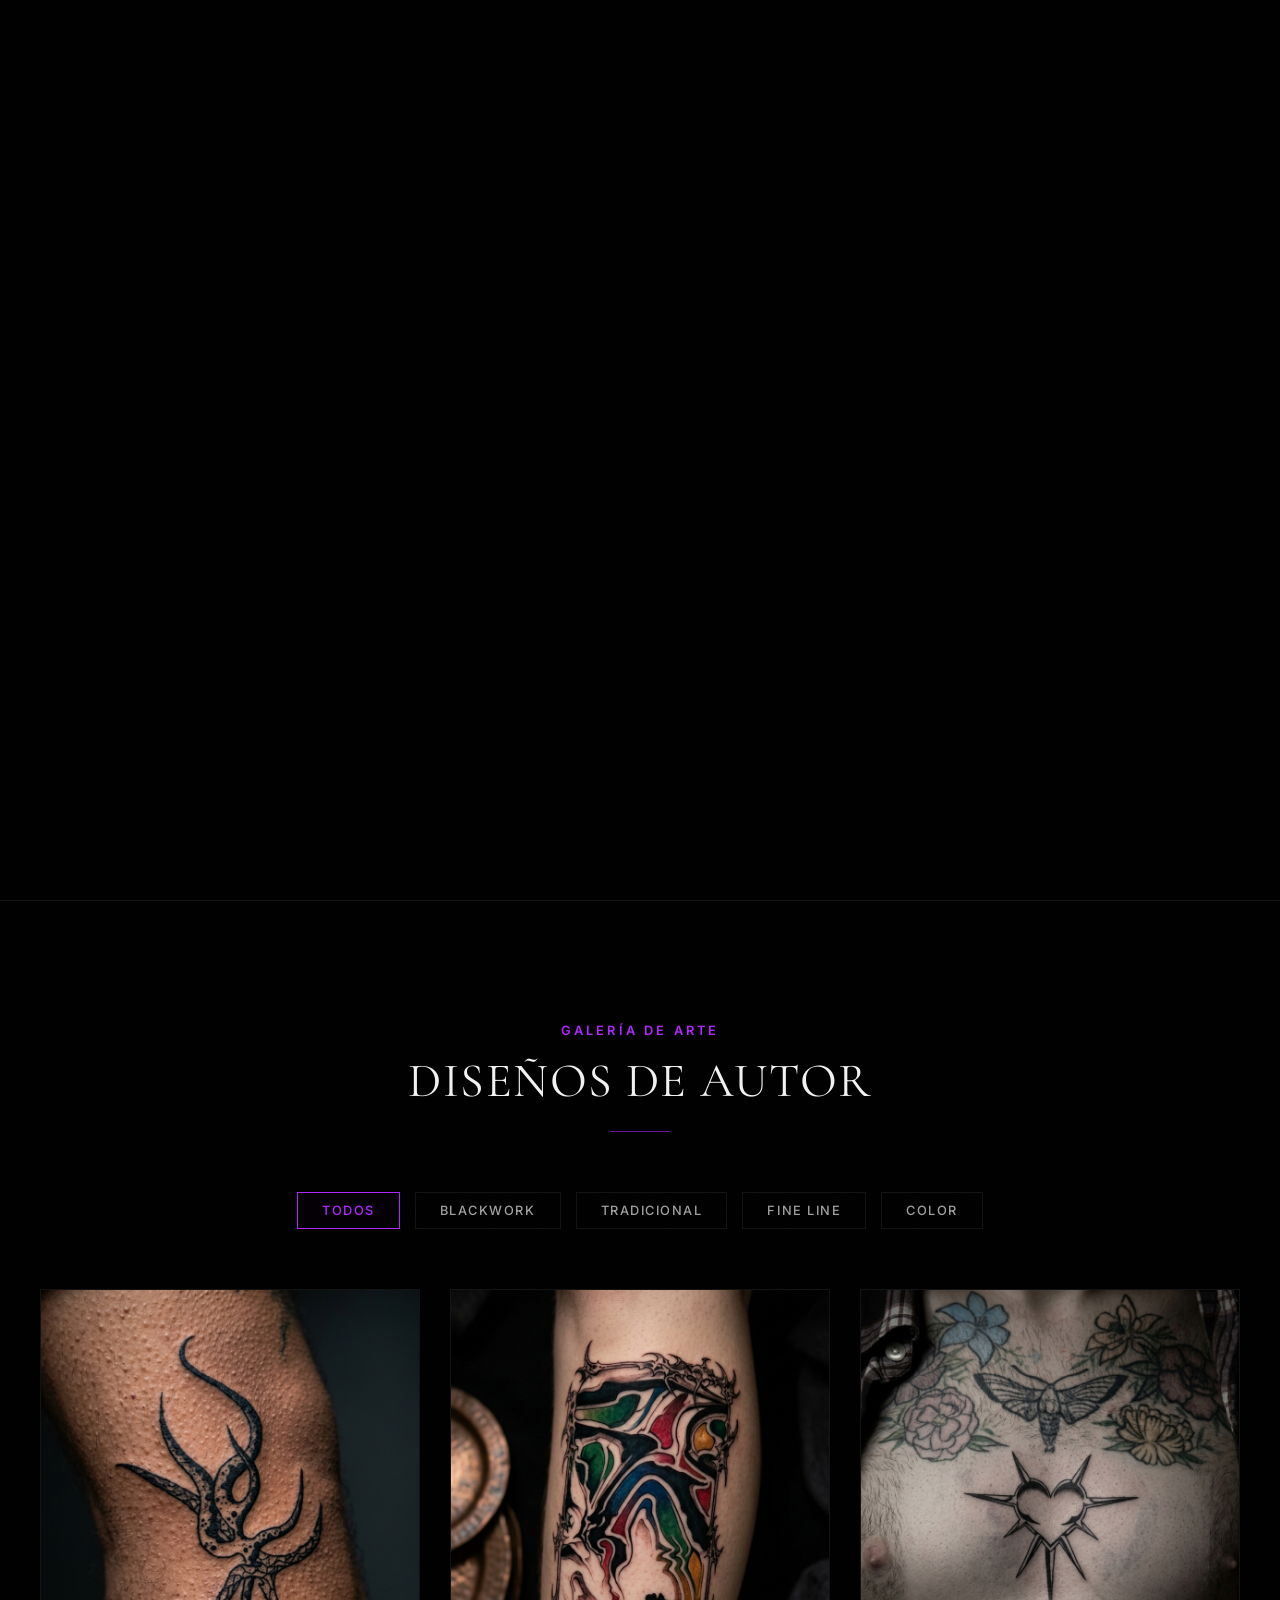
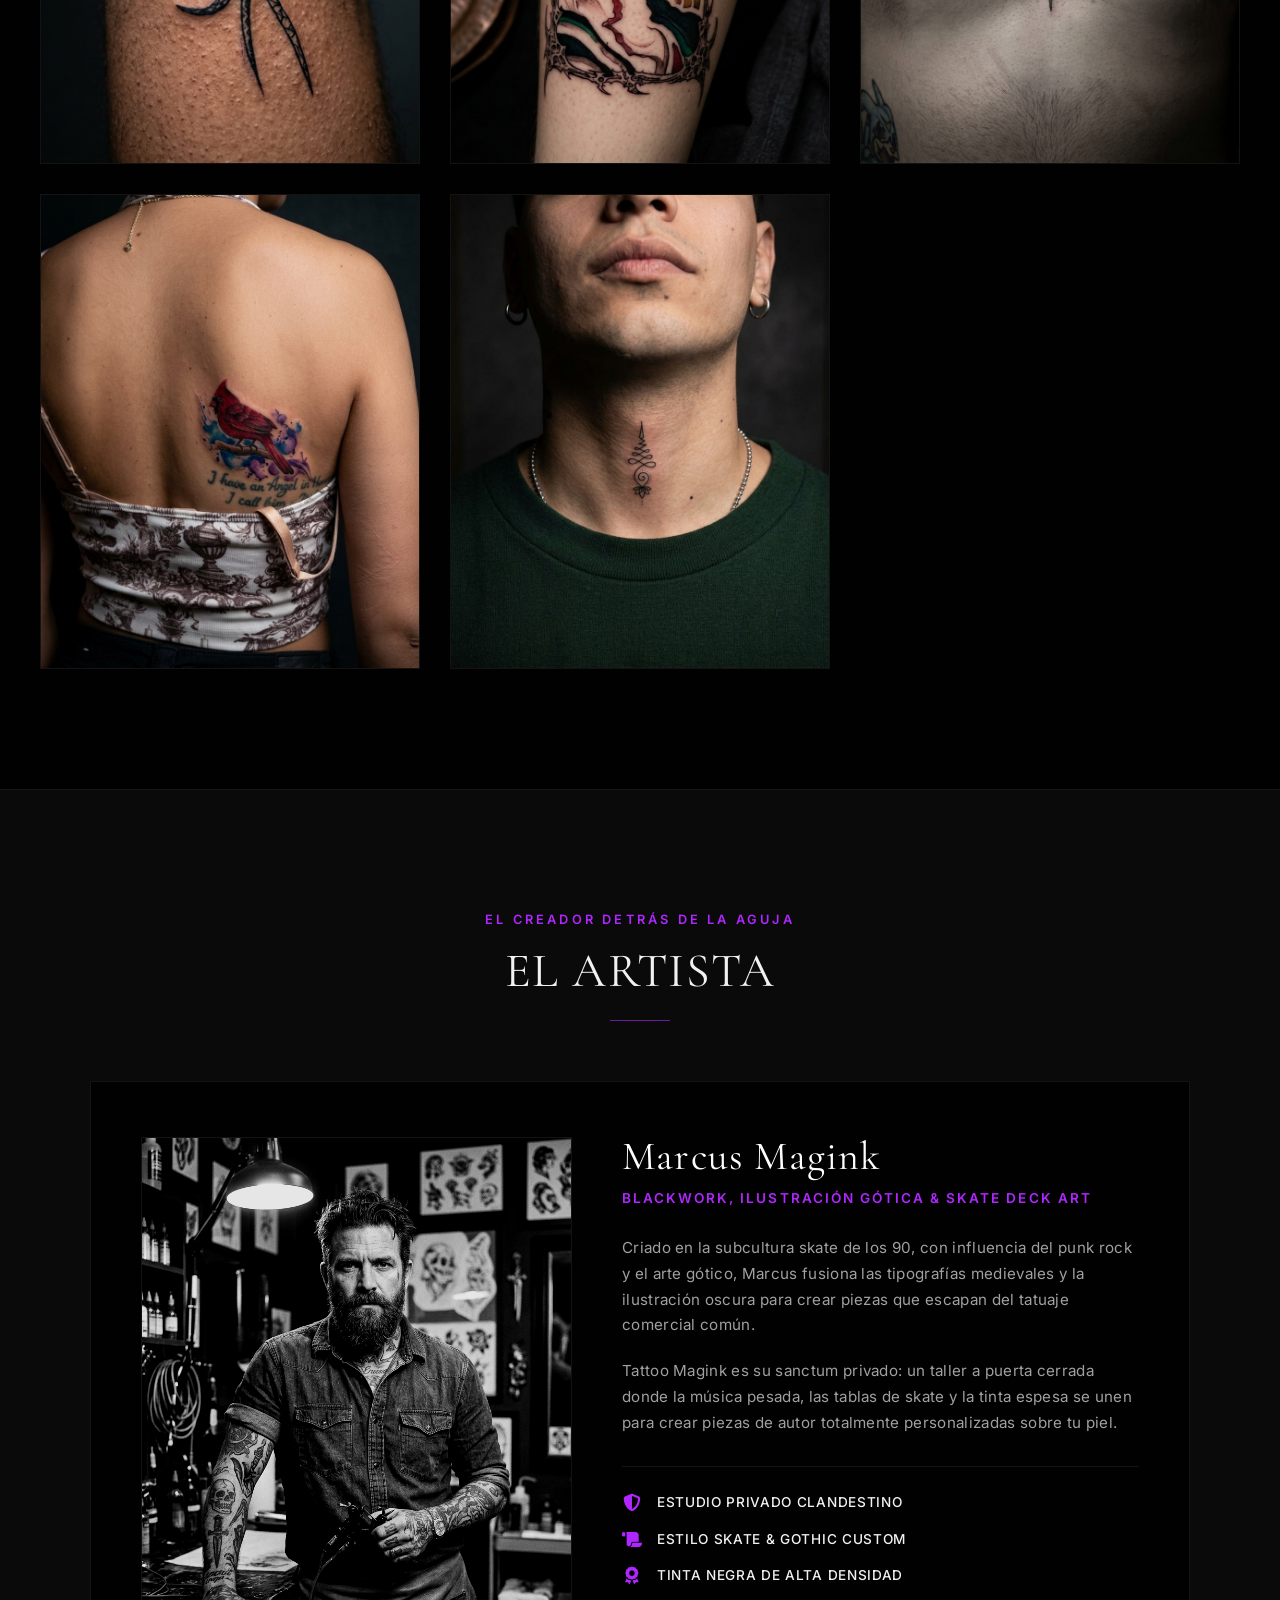
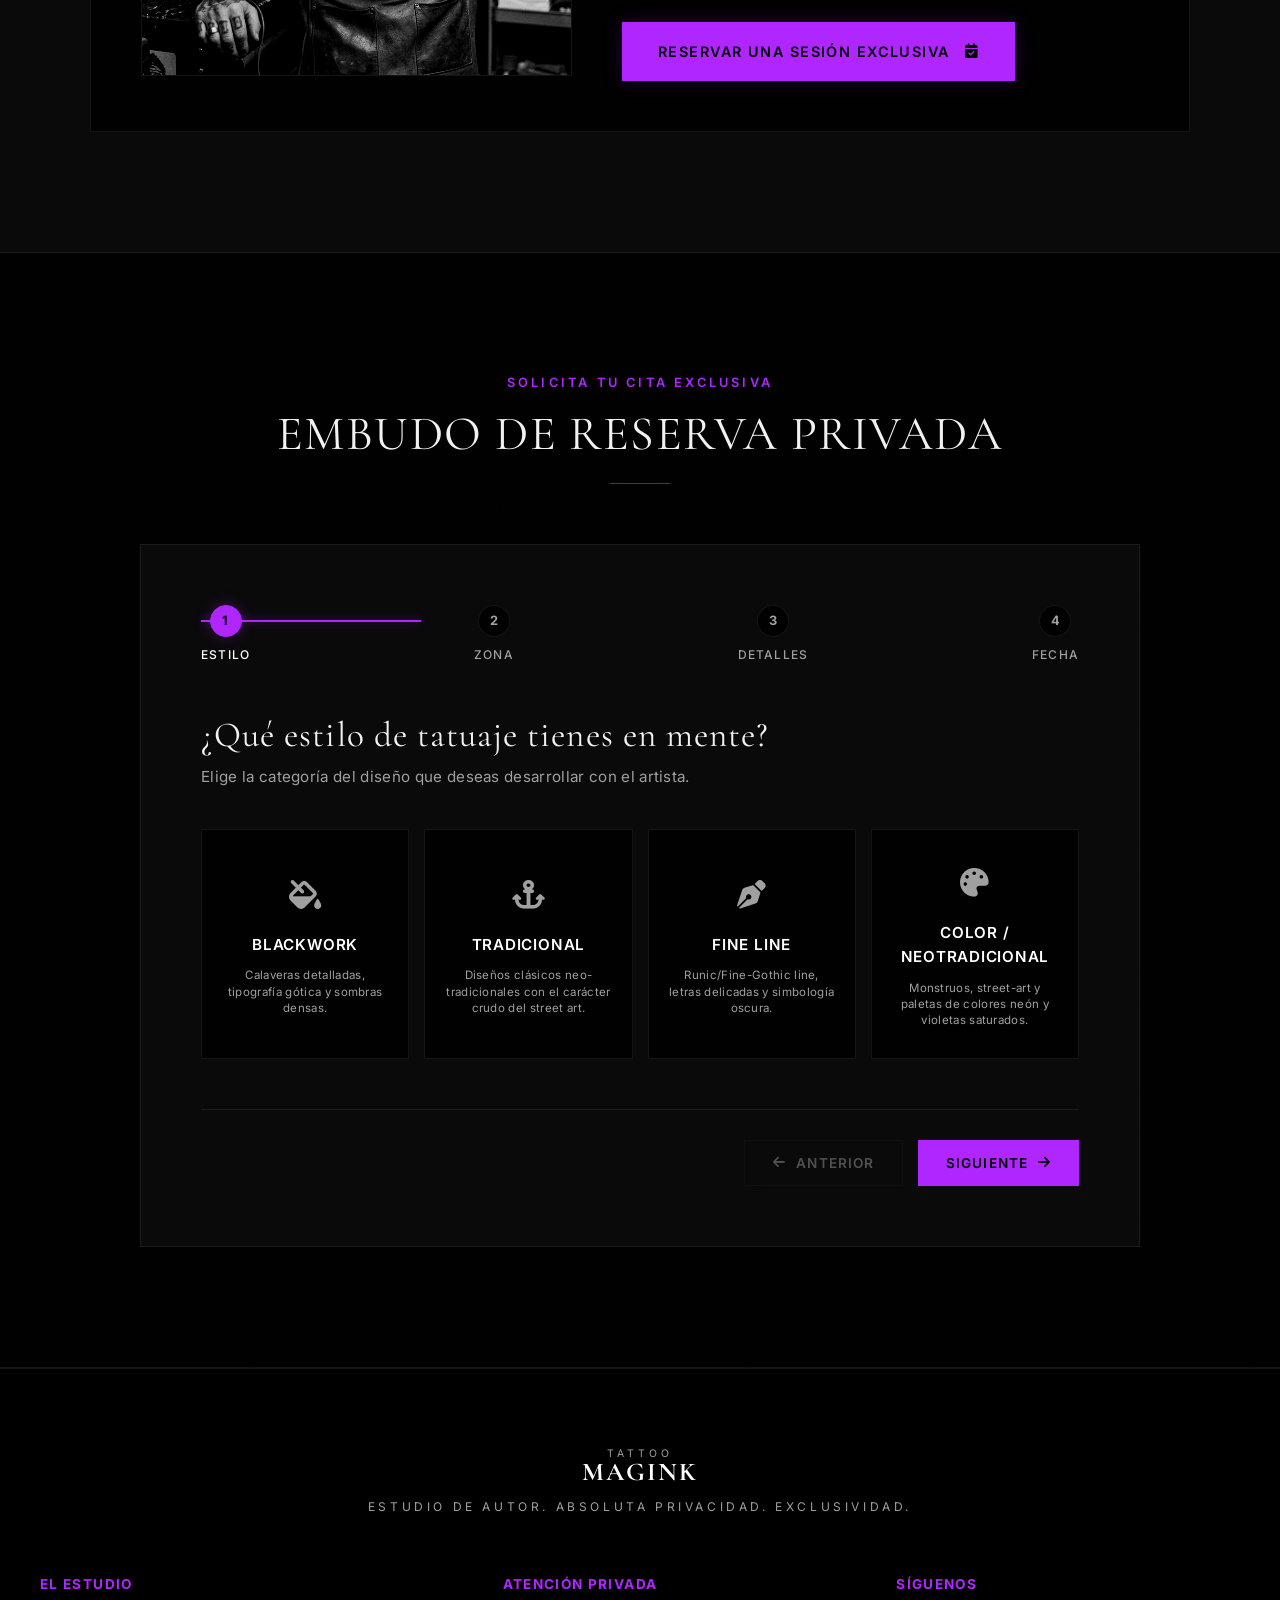
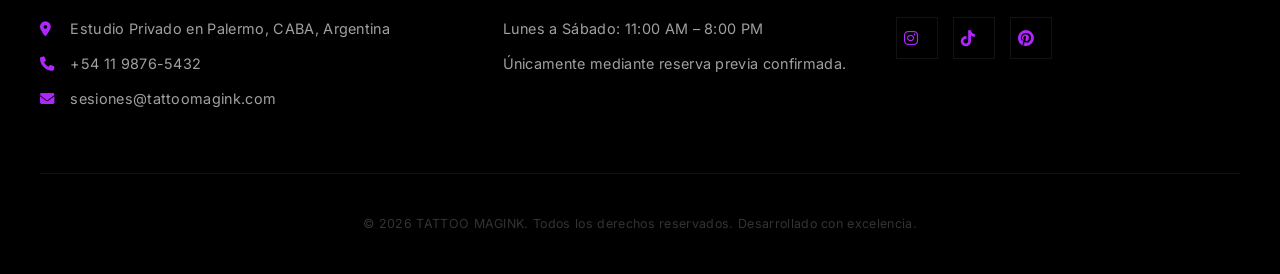
==== commit 7723fd05: "Integrate Supabase for reservations booking data" ====
--- a/index.html
+++ b/index.html
@@ -586,6 +586,8 @@
     </div>
   </div>
 
+  <!-- Supabase CDN Client -->
+  <script src="https://cdn.jsdelivr.net/npm/@supabase/supabase-js@2"></script>
   <!-- JavaScript del Sitio -->
   <script src="app.js"></script>
 </body>
